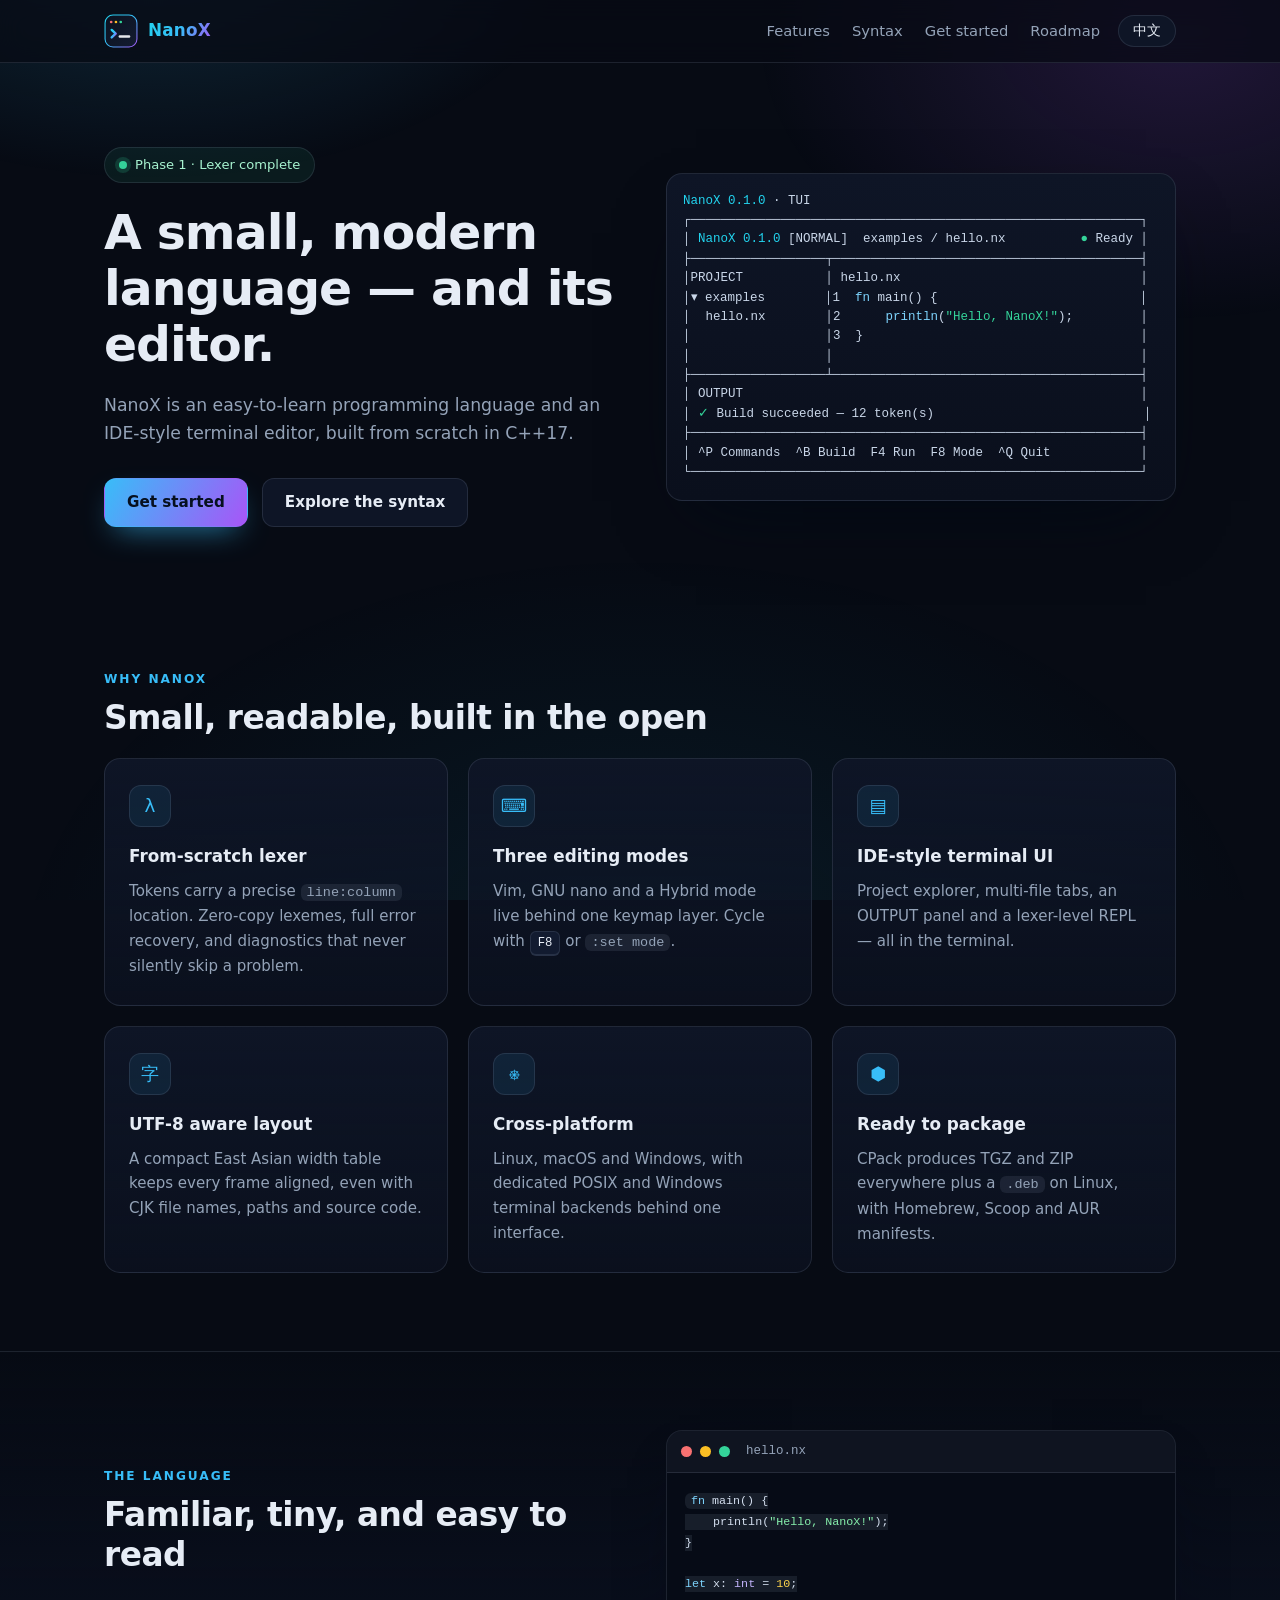
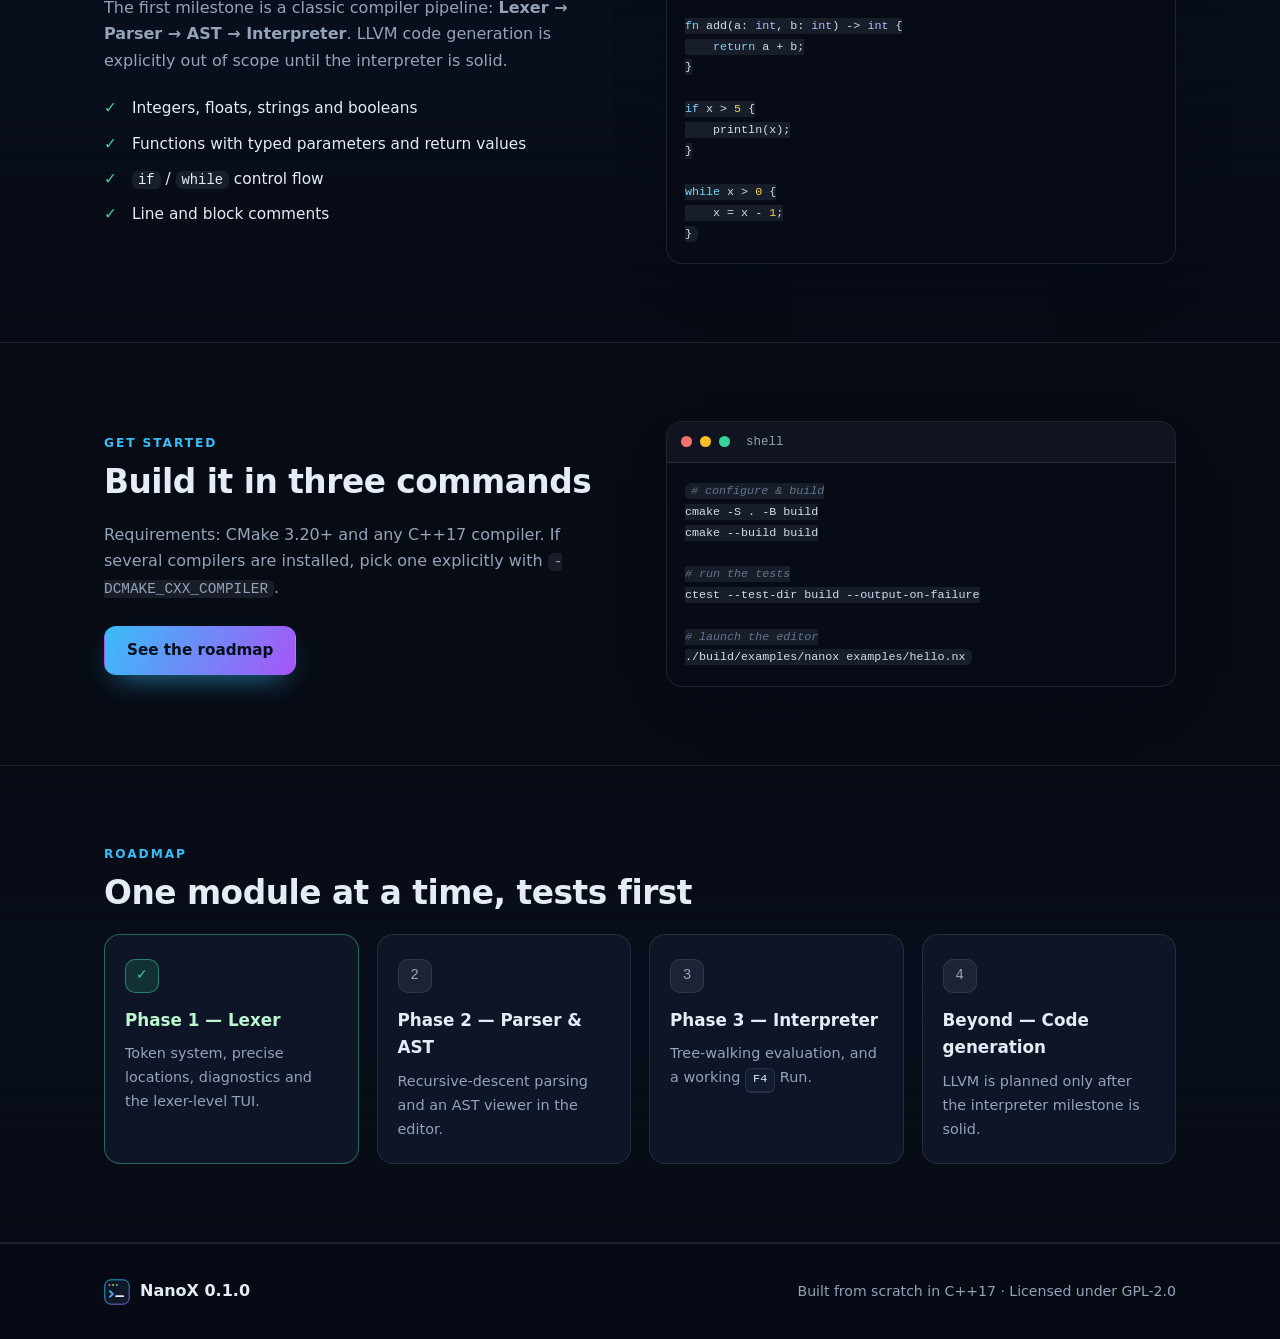
==== site/index.html @ c4ee6d02 "site: add logo and bilingual landing page for Cloudflare Pages Adds an SVG logo and favicon plus a s" ====
<!DOCTYPE html>
<html lang="en" data-lang="en">
<head>
  <meta charset="utf-8">
  <meta name="viewport" content="width=device-width, initial-scale=1">
  <title>NanoX — a small, modern language &amp; terminal editor</title>
  <meta name="description" content="NanoX is an easy-to-learn programming language and an IDE-style terminal editor, built from scratch in C++17.">
  <meta name="theme-color" content="#070b14">
  <link rel="icon" type="image/svg+xml" href="favicon.svg">
  <link rel="stylesheet" href="assets/styles.css">
  <meta property="og:title" content="NanoX">
  <meta property="og:description" content="A small, modern programming language and its terminal editor, built from scratch in C++17.">
  <meta property="og:type" content="website">
</head>
<body>

<header class="site-header">
  <div class="wrap header-inner">
    <a class="brand" href="#top">
      <img src="assets/logo.svg" alt="NanoX logo" width="34" height="34">
      <span class="brand-name">NanoX</span>
    </a>
    <nav class="nav">
      <a href="#features"><span class="en">Features</span><span class="zh">特性</span></a>
      <a href="#syntax"><span class="en">Syntax</span><span class="zh">语法</span></a>
      <a href="#start"><span class="en">Get started</span><span class="zh">开始使用</span></a>
      <a href="#roadmap"><span class="en">Roadmap</span><span class="zh">路线图</span></a>
    </nav>
    <button id="lang-toggle" class="lang-btn" type="button" aria-label="Switch language">中文</button>
  </div>
</header>

<main id="top">

  <section class="hero">
    <div class="wrap hero-grid">
      <div class="hero-copy">
        <span class="badge">
          <span class="dot" aria-hidden="true"></span>
          <span class="en">Phase 1 · Lexer complete</span>
          <span class="zh">第一阶段 · 词法分析完成</span>
        </span>
        <h1>
          <span class="en">A small, modern language &mdash; and its editor.</span>
          <span class="zh">一门小巧、现代的语言，以及它的编辑器。</span>
        </h1>
        <p class="lead">
          <span class="en">NanoX is an easy-to-learn programming language and an IDE-style terminal editor, built from scratch in C++17.</span>
          <span class="zh">NanoX 是一门易学的编程语言，也是一个 IDE 风格的终端编辑器，完全使用 C++17 从零构建。</span>
        </p>
        <div class="cta">
          <a class="btn primary" href="#start"><span class="en">Get started</span><span class="zh">开始使用</span></a>
          <a class="btn ghost" href="#syntax"><span class="en">Explore the syntax</span><span class="zh">浏览语法</span></a>
        </div>
      </div>

      <div class="hero-term" aria-hidden="true">
        <pre class="term"><span class="cy">NanoX 0.1.0</span> · TUI
┌────────────────────────────────────────────────────────────┐
│ <span class="cy">NanoX 0.1.0</span> [NORMAL]  examples / hello.nx          <span class="ok">●</span> Ready │
├──────────────────┬─────────────────────────────────────────┤
│PROJECT           │ hello.nx                                │
│▾ examples        │1  <span class="k">fn</span> main() {                           │
│  hello.nx        │2      <span class="k">println</span>(<span class="s">&quot;Hello, NanoX!&quot;</span>);         │
│                  │3  }                                     │
│                  │                                         │
├──────────────────┴─────────────────────────────────────────┤
│ OUTPUT                                                     │
│ <span class="ok">✓</span> Build succeeded — 12 token(s)                            │
├────────────────────────────────────────────────────────────┤
│ ^P Commands  ^B Build  F4 Run  F8 Mode  ^Q Quit            │
└────────────────────────────────────────────────────────────┘</pre>
      </div>
    </div>
  </section>

  <section id="features" class="section">
    <div class="wrap">
      <p class="kicker"><span class="en">Why NanoX</span><span class="zh">为什么选择 NanoX</span></p>
      <h2><span class="en">Small, readable, built in the open</span><span class="zh">小巧、易读、公开构建</span></h2>

      <div class="cards">
        <article class="card">
          <div class="card-icon">λ</div>
          <h3><span class="en">From-scratch lexer</span><span class="zh">从零实现的词法分析器</span></h3>
          <p>
            <span class="en">Tokens carry a precise <code>line:column</code> location. Zero-copy lexemes, full error recovery, and diagnostics that never silently skip a problem.</span>
            <span class="zh">每个记号都带有精确的 <code>行:列</code> 位置。零拷贝词素、完整的错误恢复，诊断信息绝不悄悄跳过问题。</span>
          </p>
        </article>

        <article class="card">
          <div class="card-icon">⌨</div>
          <h3><span class="en">Three editing modes</span><span class="zh">三种编辑模式</span></h3>
          <p>
            <span class="en">Vim, GNU&nbsp;nano and a Hybrid mode live behind one keymap layer. Cycle with <kbd>F8</kbd> or <code>:set mode</code>.</span>
            <span class="zh">Vim、GNU nano 与混合模式共用一套快捷键层。用 <kbd>F8</kbd> 或 <code>:set mode</code> 切换。</span>
          </p>
        </article>

        <article class="card">
          <div class="card-icon">▤</div>
          <h3><span class="en">IDE-style terminal UI</span><span class="zh">IDE 风格的终端界面</span></h3>
          <p>
            <span class="en">Project explorer, multi-file tabs, an OUTPUT panel and a lexer-level REPL &mdash; all in the terminal.</span>
            <span class="zh">项目浏览器、多文件标签、OUTPUT 面板与词法级 REPL &mdash; 全部运行在终端里。</span>
          </p>
        </article>

        <article class="card">
          <div class="card-icon">字</div>
          <h3><span class="en">UTF-8 aware layout</span><span class="zh">支持 UTF-8 的布局</span></h3>
          <p>
            <span class="en">A compact East Asian width table keeps every frame aligned, even with CJK file names, paths and source code.</span>
            <span class="zh">内置紧凑的东亚字符宽度表，即使文件名、路径与源码包含中文，边框也始终对齐。</span>
          </p>
        </article>

        <article class="card">
          <div class="card-icon">⎈</div>
          <h3><span class="en">Cross-platform</span><span class="zh">跨平台</span></h3>
          <p>
            <span class="en">Linux, macOS and Windows, with dedicated POSIX and Windows terminal backends behind one interface.</span>
            <span class="zh">支持 Linux、macOS 与 Windows，统一的接口背后是各自的 POSIX 与 Windows 终端实现。</span>
          </p>
        </article>

        <article class="card">
          <div class="card-icon">⬢</div>
          <h3><span class="en">Ready to package</span><span class="zh">开箱即用的打包</span></h3>
          <p>
            <span class="en">CPack produces TGZ and ZIP everywhere plus a <code>.deb</code> on Linux, with Homebrew, Scoop and AUR manifests.</span>
            <span class="zh">CPack 可生成 TGZ 与 ZIP，Linux 上还有 <code>.deb</code>，并附带 Homebrew、Scoop 与 AUR 清单。</span>
          </p>
        </article>
      </div>
    </div>
  </section>

  <section id="syntax" class="section alt">
    <div class="wrap two-col">
      <div>
        <p class="kicker"><span class="en">The language</span><span class="zh">语言</span></p>
        <h2><span class="en">Familiar, tiny, and easy to read</span><span class="zh">熟悉、精简、易于阅读</span></h2>
        <p class="muted">
          <span class="en">The first milestone is a classic compiler pipeline: <strong>Lexer → Parser → AST → Interpreter</strong>. LLVM code generation is explicitly out of scope until the interpreter is solid.</span>
          <span class="zh">第一个里程碑是一条经典的编译管线：<strong>词法分析 → 语法分析 → AST → 解释器</strong>。在解释器稳定之前，LLVM 代码生成明确不在范围内。</span>
        </p>
        <ul class="ticks">
          <li><span class="en">Integers, floats, strings and booleans</span><span class="zh">整数、浮点数、字符串与布尔值</span></li>
          <li><span class="en">Functions with typed parameters and return values</span><span class="zh">带类型参数与返回值函数</span></li>
          <li><span class="en"><code>if</code> / <code>while</code> control flow</span><span class="zh"><code>if</code> / <code>while</code> 控制流</span></li>
          <li><span class="en">Line and block comments</span><span class="zh">行注释与块注释</span></li>
        </ul>
      </div>
      <div class="code-block">
        <div class="code-head"><span></span><span></span><span></span> hello.nx</div>
<pre><code><span class="k">fn</span> main() {
    println(<span class="s">"Hello, NanoX!"</span>);
}

<span class="k">let</span> x: <span class="t">int</span> = <span class="n">10</span>;

<span class="k">fn</span> add(a: <span class="t">int</span>, b: <span class="t">int</span>) -&gt; <span class="t">int</span> {
    <span class="k">return</span> a + b;
}

<span class="k">if</span> x &gt; <span class="n">5</span> {
    println(x);
}

<span class="k">while</span> x &gt; <span class="n">0</span> {
    x = x - <span class="n">1</span>;
}</code></pre>
      </div>
    </div>
  </section>

  <section id="start" class="section">
    <div class="wrap two-col">
      <div>
        <p class="kicker"><span class="en">Get started</span><span class="zh">开始使用</span></p>
        <h2><span class="en">Build it in three commands</span><span class="zh">三条命令即可构建</span></h2>
        <p class="muted">
          <span class="en">Requirements: CMake 3.20+ and any C++17 compiler. If several compilers are installed, pick one explicitly with <code>-DCMAKE_CXX_COMPILER</code>.</span>
          <span class="zh">环境要求：CMake 3.20+ 以及任意 C++17 编译器。若安装了多个编译器，可用 <code>-DCMAKE_CXX_COMPILER</code> 明确指定。</span>
        </p>
        <div class="btn-row">
          <a class="btn primary" href="#roadmap"><span class="en">See the roadmap</span><span class="zh">查看路线图</span></a>
        </div>
      </div>
      <div class="code-block">
        <div class="code-head"><span></span><span></span><span></span> shell</div>
<pre><code><span class="c"># configure &amp; build</span>
cmake -S . -B build
cmake --build build

<span class="c"># run the tests</span>
ctest --test-dir build --output-on-failure

<span class="c"># launch the editor</span>
./build/examples/nanox examples/hello.nx</code></pre>
      </div>
    </div>
  </section>

  <section id="roadmap" class="section alt">
    <div class="wrap">
      <p class="kicker"><span class="en">Roadmap</span><span class="zh">路线图</span></p>
      <h2><span class="en">One module at a time, tests first</span><span class="zh">一次一个模块，测试先行</span></h2>
      <ol class="timeline">
        <li class="done">
          <span class="mark">✓</span>
          <h3><span class="en">Phase 1 — Lexer</span><span class="zh">第一阶段 — 词法分析</span></h3>
          <p><span class="en">Token system, precise locations, diagnostics and the lexer-level TUI.</span><span class="zh">记号系统、精确定位、诊断信息，以及词法级的 TUI。</span></p>
        </li>
        <li>
          <span class="mark">2</span>
          <h3><span class="en">Phase 2 — Parser &amp; AST</span><span class="zh">第二阶段 — 语法分析与 AST</span></h3>
          <p><span class="en">Recursive-descent parsing and an AST viewer in the editor.</span><span class="zh">递归下降解析，并在编辑器中提供 AST 查看器。</span></p>
        </li>
        <li>
          <span class="mark">3</span>
          <h3><span class="en">Phase 3 — Interpreter</span><span class="zh">第三阶段 — 解释器</span></h3>
          <p><span class="en">Tree-walking evaluation, and a working <kbd>F4</kbd> Run.</span><span class="zh">树遍历求值，让 <kbd>F4</kbd> 运行真正可用。</span></p>
        </li>
        <li>
          <span class="mark">4</span>
          <h3><span class="en">Beyond — Code generation</span><span class="zh">未来 — 代码生成</span></h3>
          <p><span class="en">LLVM is planned only after the interpreter milestone is solid.</span><span class="zh">只有在解释器里程碑稳固之后，才会考虑 LLVM。</span></p>
        </li>
      </ol>
    </div>
  </section>

</main>

<footer class="site-footer">
  <div class="wrap footer-inner">
    <div class="footer-brand">
      <img src="assets/logo.svg" alt="" width="26" height="26">
      <span>NanoX 0.1.0</span>
    </div>
    <p class="footer-meta">
      <span class="en">Built from scratch in C++17 · Licensed under GPL-2.0</span>
      <span class="zh">完全使用 C++17 从零构建 · 采用 GPL-2.0 许可</span>
    </p>
  </div>
</footer>

<script src="assets/app.js"></script>
</body>
</html>
---- site/assets/styles.css ----
:root {
  --bg: #070b14;
  --bg-alt: #0a1020;
  --panel: #0e1526;
  --panel-2: #121b30;
  --text: #e6ecf5;
  --muted: #94a3b8;
  --border: rgba(148, 163, 184, 0.16);
  --accent: #38bdf8;
  --accent-2: #a855f7;
  --cyan: #22d3ee;
  --green: #34d399;
  --yellow: #fbbf24;
  --red: #f87171;
  --radius: 16px;
  --wrap: 1120px;
  --mono: ui-monospace, "SFMono-Regular", "JetBrains Mono", "Cascadia Code",
    Menlo, Consolas, "Liberation Mono", monospace;
  --sans: system-ui, -apple-system, "Segoe UI", Roboto, "Noto Sans SC",
    "PingFang SC", "Microsoft YaHei", sans-serif;
}

* { box-sizing: border-box; }

html { scroll-behavior: smooth; }

body {
  margin: 0;
  background: var(--bg);
  color: var(--text);
  font-family: var(--sans);
  line-height: 1.65;
  -webkit-font-smoothing: antialiased;
  overflow-x: hidden;
}

body::before {
  content: "";
  position: fixed;
  inset: 0;
  z-index: -1;
  background:
    radial-gradient(720px 420px at 12% -8%, rgba(56, 189, 248, 0.18), transparent 60%),
    radial-gradient(680px 460px at 92% 4%, rgba(168, 85, 247, 0.16), transparent 62%),
    radial-gradient(900px 600px at 50% 108%, rgba(34, 211, 238, 0.08), transparent 70%);
  pointer-events: none;
}

html[data-lang="en"] .zh { display: none !important; }
html[data-lang="zh"] .en { display: none !important; }

a { color: inherit; text-decoration: none; }

.wrap {
  width: 100%;
  max-width: var(--wrap);
  margin: 0 auto;
  padding: 0 24px;
}

code, pre, kbd { font-family: var(--mono); }

kbd {
  display: inline-block;
  padding: 1px 7px;
  border: 1px solid var(--border);
  border-bottom-width: 2px;
  border-radius: 6px;
  background: var(--panel-2);
  font-size: 0.82em;
  color: var(--text);
}

code {
  padding: 1px 6px;
  border-radius: 6px;
  background: rgba(148, 163, 184, 0.12);
  font-size: 0.9em;
}

/* --- header --------------------------------------------------------------- */
.site-header {
  position: sticky;
  top: 0;
  z-index: 20;
  backdrop-filter: blur(12px);
  background: rgba(7, 11, 20, 0.72);
  border-bottom: 1px solid var(--border);
}

.header-inner {
  display: flex;
  align-items: center;
  gap: 18px;
  height: 62px;
}

.brand {
  display: flex;
  align-items: center;
  gap: 10px;
  font-weight: 700;
  letter-spacing: 0.2px;
}

.brand-name {
  font-size: 1.05rem;
  background: linear-gradient(120deg, var(--cyan), var(--accent), var(--accent-2));
  -webkit-background-clip: text;
  background-clip: text;
  color: transparent;
}

.nav {
  display: flex;
  gap: 22px;
  margin-left: auto;
  font-size: 0.92rem;
  color: var(--muted);
}

.nav a { transition: color 0.15s ease; }
.nav a:hover { color: var(--text); }

.lang-btn {
  cursor: pointer;
  padding: 6px 14px;
  border-radius: 999px;
  border: 1px solid var(--border);
  background: var(--panel);
  color: var(--text);
  font-family: inherit;
  font-size: 0.85rem;
  transition: border-color 0.15s ease, background 0.15s ease;
}

.lang-btn:hover {
  border-color: rgba(56, 189, 248, 0.6);
  background: var(--panel-2);
}

/* --- hero ----------------------------------------------------------------- */
.hero { padding: 84px 0 64px; }

.hero-grid {
  display: grid;
  grid-template-columns: 1fr 1fr;
  gap: 52px;
  align-items: center;
}

.badge {
  display: inline-flex;
  align-items: center;
  gap: 8px;
  padding: 6px 14px;
  border: 1px solid var(--border);
  border-radius: 999px;
  background: rgba(52, 211, 153, 0.08);
  font-size: 0.82rem;
  color: #a7f3d0;
}

.badge .dot {
  width: 8px;
  height: 8px;
  border-radius: 50%;
  background: var(--green);
  box-shadow: 0 0 0 4px rgba(52, 211, 153, 0.18);
}

h1 {
  margin: 22px 0 18px;
  font-size: clamp(2rem, 4.4vw, 3.05rem);
  line-height: 1.15;
  letter-spacing: -0.02em;
}

h1 .en, h1 .zh { display: block; }

.lead {
  margin: 0;
  max-width: 34rem;
  color: var(--muted);
  font-size: 1.08rem;
}

.cta { display: flex; flex-wrap: wrap; gap: 14px; margin-top: 30px; }

.btn {
  display: inline-flex;
  align-items: center;
  gap: 8px;
  padding: 11px 22px;
  border-radius: 12px;
  font-weight: 600;
  font-size: 0.95rem;
  border: 1px solid transparent;
  transition: transform 0.15s ease, box-shadow 0.2s ease, border-color 0.15s ease;
}

.btn:hover { transform: translateY(-1px); }

.btn.primary {
  background: linear-gradient(120deg, var(--accent), var(--accent-2));
  color: #06101f;
  box-shadow: 0 12px 30px -12px rgba(56, 189, 248, 0.7);
}

.btn.ghost {
  border-color: var(--border);
  background: var(--panel);
  color: var(--text);
}

.btn.ghost:hover { border-color: rgba(148, 163, 184, 0.45); }

/* --- terminal mockup ------------------------------------------------------ */
.hero-term {
  border-radius: var(--radius);
  border: 1px solid var(--border);
  background: linear-gradient(180deg, var(--panel), #0a0f1c);
  box-shadow: 0 30px 70px -30px rgba(2, 8, 20, 0.95);
  overflow: hidden;
}

.term {
  margin: 0;
  padding: 18px 16px;
  font-family: var(--mono);
  font-size: 12.5px;
  line-height: 1.55;
  color: #c9d6e8;
  overflow-x: auto;
  white-space: pre;
}

.term .cy { color: var(--cyan); }
.term .k { color: #7dd3fc; }
.term .s { color: var(--green); }
.term .ok { color: var(--green); }

/* --- sections ------------------------------------------------------------- */
.section { padding: 78px 0; }
.section.alt {
  background: linear-gradient(180deg, transparent, rgba(10, 16, 32, 0.75), transparent);
  border-top: 1px solid var(--border);
  border-bottom: 1px solid var(--border);
}

.kicker {
  margin: 0 0 10px;
  text-transform: uppercase;
  letter-spacing: 0.16em;
  font-size: 0.76rem;
  font-weight: 700;
  color: var(--accent);
}

h2 {
  margin: 0 0 20px;
  font-size: clamp(1.5rem, 2.7vw, 2.05rem);
  line-height: 1.2;
  letter-spacing: -0.015em;
}

h3 { margin: 0 0 8px; font-size: 1.05rem; }

.muted { color: var(--muted); }

.two-col {
  display: grid;
  grid-template-columns: 1fr 1fr;
  gap: 52px;
  align-items: center;
}

/* --- feature cards -------------------------------------------------------- */
.cards {
  display: grid;
  grid-template-columns: repeat(3, 1fr);
  gap: 20px;
  margin-top: 8px;
}

.card {
  padding: 26px 24px;
  border: 1px solid var(--border);
  border-radius: var(--radius);
  background: linear-gradient(180deg, var(--panel), rgba(14, 21, 38, 0.55));
  transition: transform 0.18s ease, border-color 0.18s ease;
}

.card:hover {
  transform: translateY(-3px);
  border-color: rgba(56, 189, 248, 0.4);
}

.card-icon {
  display: grid;
  place-items: center;
  width: 42px;
  height: 42px;
  margin-bottom: 16px;
  border-radius: 12px;
  border: 1px solid var(--border);
  background: rgba(56, 189, 248, 0.09);
  color: var(--accent);
  font-size: 1.15rem;
}

.card p { margin: 0; color: var(--muted); font-size: 0.94rem; }

/* --- ticks ---------------------------------------------------------------- */
.ticks { list-style: none; margin: 22px 0 0; padding: 0; display: grid; gap: 10px; }

.ticks li {
  position: relative;
  padding-left: 28px;
  color: var(--text);
  font-size: 0.96rem;
}

.ticks li::before {
  content: "✓";
  position: absolute;
  left: 0;
  color: var(--green);
  font-weight: 700;
}

/* --- code blocks ---------------------------------------------------------- */
.code-block {
  border: 1px solid var(--border);
  border-radius: var(--radius);
  background: #060b16;
  overflow: hidden;
  box-shadow: 0 24px 60px -34px rgba(2, 8, 20, 0.95);
}

.code-head {
  display: flex;
  align-items: center;
  gap: 8px;
  padding: 10px 14px;
  border-bottom: 1px solid var(--border);
  background: rgba(148, 163, 184, 0.06);
  font-family: var(--mono);
  font-size: 0.78rem;
  color: var(--muted);
}

.code-head span {
  width: 11px;
  height: 11px;
  border-radius: 50%;
  background: rgba(148, 163, 184, 0.35);
}

.code-head span:nth-child(1) { background: #f87171; }
.code-head span:nth-child(2) { background: #fbbf24; }
.code-head span:nth-child(3) { background: #34d399; margin-right: 8px; }

.code-block pre {
  margin: 0;
  padding: 18px;
  overflow-x: auto;
  font-size: 13px;
  line-height: 1.6;
  color: #d3deee;
}

.code-block .k { color: #7dd3fc; }
.code-block .t { color: #c4b5fd; }
.code-block .s { color: #86efac; }
.code-block .n { color: #fcd34d; }
.code-block .c { color: #64748b; font-style: italic; }

.btn-row { margin-top: 24px; }

/* --- timeline ------------------------------------------------------------- */
.timeline {
  list-style: none;
  margin: 14px 0 0;
  padding: 0;
  display: grid;
  grid-template-columns: repeat(4, 1fr);
  gap: 18px;
  counter-reset: step;
}

.timeline li {
  position: relative;
  padding: 24px 20px 22px;
  border: 1px solid var(--border);
  border-radius: var(--radius);
  background: var(--panel);
}

.timeline .mark {
  display: grid;
  place-items: center;
  width: 34px;
  height: 34px;
  margin-bottom: 14px;
  border-radius: 10px;
  border: 1px solid var(--border);
  background: rgba(148, 163, 184, 0.1);
  font-family: var(--mono);
  font-size: 0.9rem;
  color: var(--muted);
}

.timeline li.done { border-color: rgba(52, 211, 153, 0.45); }
.timeline li.done .mark {
  background: rgba(52, 211, 153, 0.14);
  border-color: rgba(52, 211, 153, 0.5);
  color: var(--green);
}
.timeline li.done h3 { color: #bbf7d0; }

.timeline p { margin: 0; color: var(--muted); font-size: 0.9rem; }

/* --- footer --------------------------------------------------------------- */
.site-footer {
  border-top: 1px solid var(--border);
  padding: 34px 0;
  background: rgba(7, 11, 20, 0.7);
}

.footer-inner {
  display: flex;
  align-items: center;
  justify-content: space-between;
  gap: 16px;
  flex-wrap: wrap;
}

.footer-brand {
  display: flex;
  align-items: center;
  gap: 10px;
  font-weight: 600;
}

.footer-meta { margin: 0; color: var(--muted); font-size: 0.88rem; }

/* --- responsive ----------------------------------------------------------- */
@media (max-width: 980px) {
  .hero-grid, .two-col { grid-template-columns: 1fr; gap: 36px; }
  .cards { grid-template-columns: repeat(2, 1fr); }
  .timeline { grid-template-columns: repeat(2, 1fr); }
}

@media (max-width: 720px) {
  .nav { display: none; }
  .hero { padding: 56px 0 44px; }
  .section { padding: 56px 0; }
  .cards, .timeline { grid-template-columns: 1fr; }
  .term { font-size: 11px; }
}

@media (prefers-reduced-motion: reduce) {
  html { scroll-behavior: auto; }
  .btn, .card { transition: none; }
}
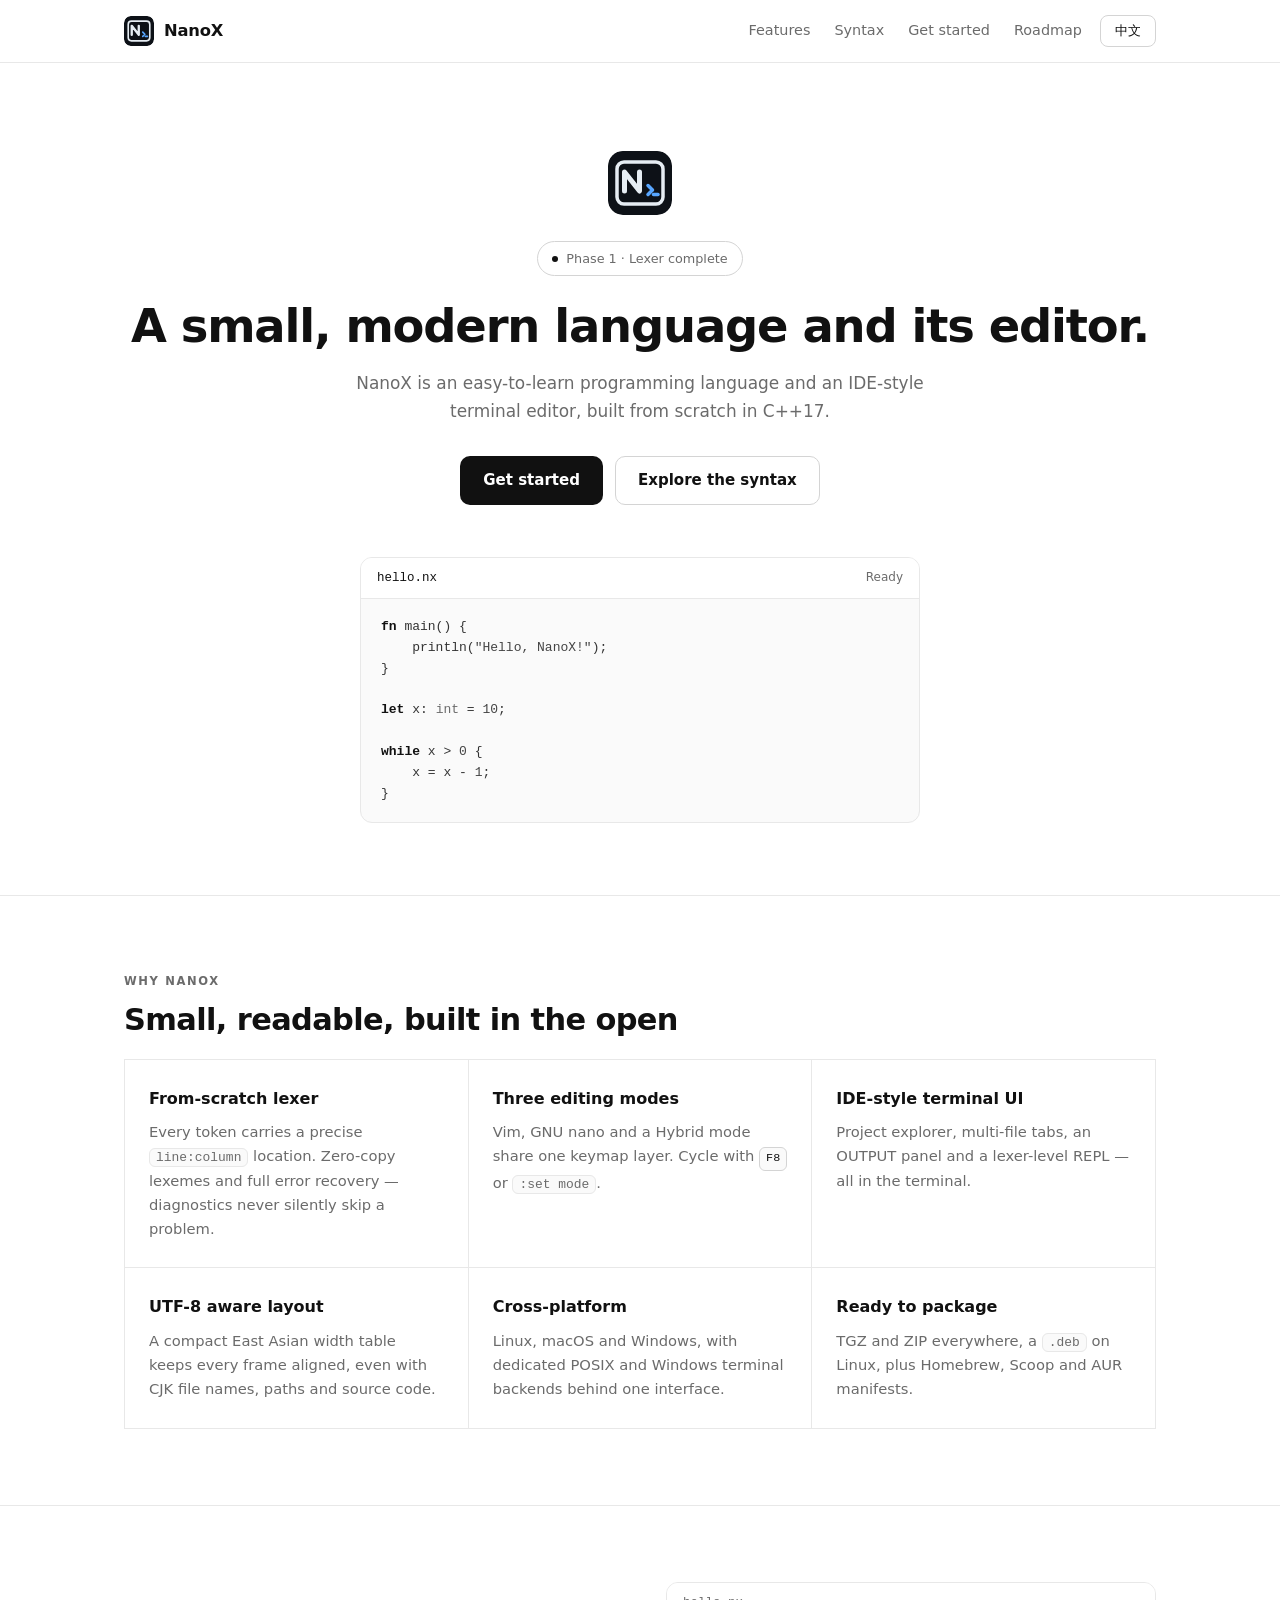
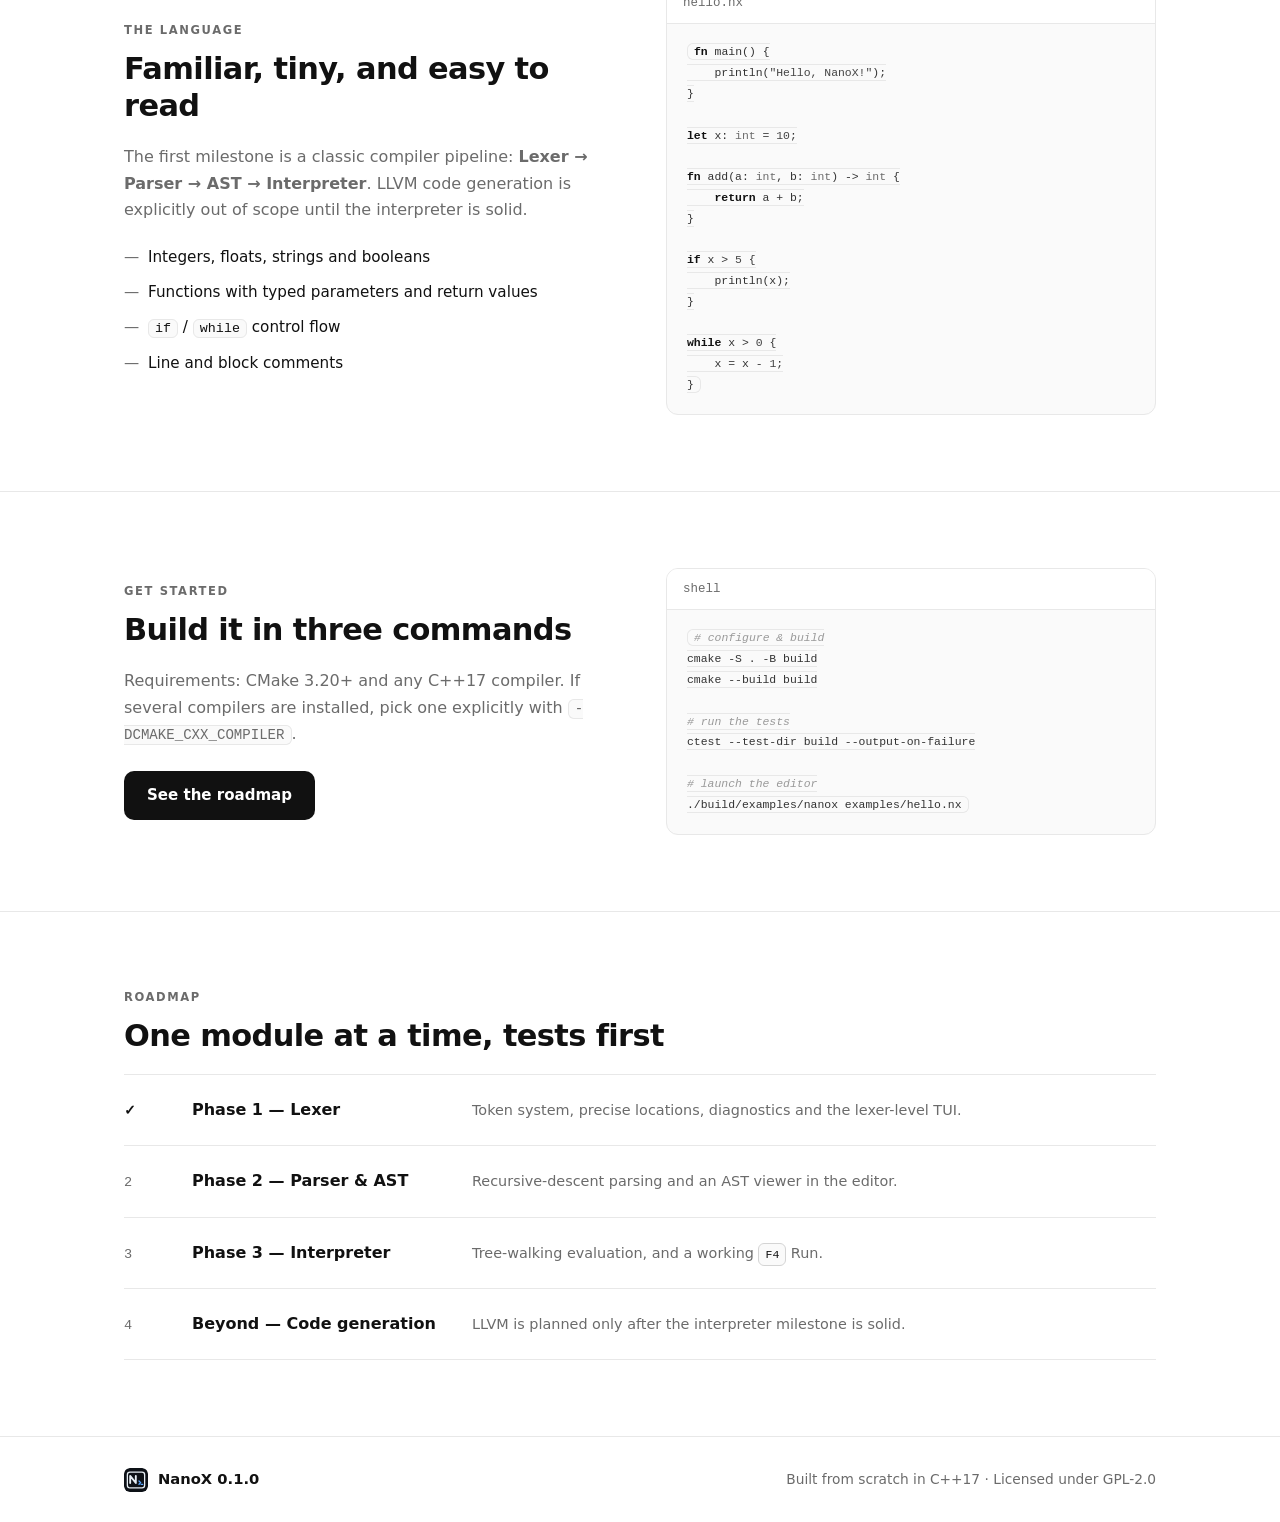
==== commit 08cfe812: "site: minimal black-and-white redesign with the new logo" ====
--- a/site/index.html
+++ b/site/index.html
@@ -5,7 +5,7 @@
   <meta name="viewport" content="width=device-width, initial-scale=1">
   <title>NanoX — a small, modern language &amp; terminal editor</title>
   <meta name="description" content="NanoX is an easy-to-learn programming language and an IDE-style terminal editor, built from scratch in C++17.">
-  <meta name="theme-color" content="#070b14">
+  <meta name="theme-color" content="#ffffff">
   <link rel="icon" type="image/svg+xml" href="favicon.svg">
   <link rel="stylesheet" href="assets/styles.css">
   <meta property="og:title" content="NanoX">
@@ -17,7 +17,7 @@
 <header class="site-header">
   <div class="wrap header-inner">
     <a class="brand" href="#top">
-      <img src="assets/logo.svg" alt="NanoX logo" width="34" height="34">
+      <img src="assets/logo.svg" alt="NanoX logo" width="30" height="30">
       <span class="brand-name">NanoX</span>
     </a>
     <nav class="nav">
@@ -33,43 +33,40 @@
 <main id="top">
 
   <section class="hero">
-    <div class="wrap hero-grid">
-      <div class="hero-copy">
-        <span class="badge">
-          <span class="dot" aria-hidden="true"></span>
-          <span class="en">Phase 1 · Lexer complete</span>
-          <span class="zh">第一阶段 · 词法分析完成</span>
-        </span>
-        <h1>
-          <span class="en">A small, modern language &mdash; and its editor.</span>
-          <span class="zh">一门小巧、现代的语言，以及它的编辑器。</span>
-        </h1>
-        <p class="lead">
-          <span class="en">NanoX is an easy-to-learn programming language and an IDE-style terminal editor, built from scratch in C++17.</span>
-          <span class="zh">NanoX 是一门易学的编程语言，也是一个 IDE 风格的终端编辑器，完全使用 C++17 从零构建。</span>
-        </p>
-        <div class="cta">
-          <a class="btn primary" href="#start"><span class="en">Get started</span><span class="zh">开始使用</span></a>
-          <a class="btn ghost" href="#syntax"><span class="en">Explore the syntax</span><span class="zh">浏览语法</span></a>
+    <div class="wrap hero-inner">
+      <img class="hero-logo" src="assets/logo.svg" alt="" width="64" height="64">
+      <span class="badge">
+        <span class="dot" aria-hidden="true"></span>
+        <span class="en">Phase 1 · Lexer complete</span>
+        <span class="zh">第一阶段 · 词法分析完成</span>
+      </span>
+      <h1>
+        <span class="en">A small, modern language and its editor.</span>
+        <span class="zh">一门小巧、现代的语言，以及它的编辑器。</span>
+      </h1>
+      <p class="lead">
+        <span class="en">NanoX is an easy-to-learn programming language and an IDE-style terminal editor, built from scratch in C++17.</span>
+        <span class="zh">NanoX 是一门易学的编程语言，也是一个 IDE 风格的终端编辑器，完全使用 C++17 从零构建。</span>
+      </p>
+      <div class="cta">
+        <a class="btn primary" href="#start"><span class="en">Get started</span><span class="zh">开始使用</span></a>
+        <a class="btn ghost" href="#syntax"><span class="en">Explore the syntax</span><span class="zh">浏览语法</span></a>
+      </div>
+
+      <div class="preview" aria-hidden="true">
+        <div class="preview-bar">
+          <span class="preview-file">hello.nx</span>
+          <span class="preview-status">Ready</span>
         </div>
-      </div>
-
-      <div class="hero-term" aria-hidden="true">
-        <pre class="term"><span class="cy">NanoX 0.1.0</span> · TUI
-┌────────────────────────────────────────────────────────────┐
-│ <span class="cy">NanoX 0.1.0</span> [NORMAL]  examples / hello.nx          <span class="ok">●</span> Ready │
-├──────────────────┬─────────────────────────────────────────┤
-│PROJECT           │ hello.nx                                │
-│▾ examples        │1  <span class="k">fn</span> main() {                           │
-│  hello.nx        │2      <span class="k">println</span>(<span class="s">&quot;Hello, NanoX!&quot;</span>);         │
-│                  │3  }                                     │
-│                  │                                         │
-├──────────────────┴─────────────────────────────────────────┤
-│ OUTPUT                                                     │
-│ <span class="ok">✓</span> Build succeeded — 12 token(s)                            │
-├────────────────────────────────────────────────────────────┤
-│ ^P Commands  ^B Build  F4 Run  F8 Mode  ^Q Quit            │
-└────────────────────────────────────────────────────────────┘</pre>
+<pre class="preview-body"><span class="k">fn</span> main() {
+    println(<span class="s">"Hello, NanoX!"</span>);
+}
+
+<span class="k">let</span> x: <span class="t">int</span> = <span class="n">10</span>;
+
+<span class="k">while</span> x &gt; <span class="n">0</span> {
+    x = x - <span class="n">1</span>;
+}</pre>
       </div>
     </div>
   </section>
@@ -81,25 +78,22 @@
 
       <div class="cards">
         <article class="card">
-          <div class="card-icon">λ</div>
           <h3><span class="en">From-scratch lexer</span><span class="zh">从零实现的词法分析器</span></h3>
           <p>
-            <span class="en">Tokens carry a precise <code>line:column</code> location. Zero-copy lexemes, full error recovery, and diagnostics that never silently skip a problem.</span>
-            <span class="zh">每个记号都带有精确的 <code>行:列</code> 位置。零拷贝词素、完整的错误恢复，诊断信息绝不悄悄跳过问题。</span>
-          </p>
-        </article>
-
-        <article class="card">
-          <div class="card-icon">⌨</div>
+            <span class="en">Every token carries a precise <code>line:column</code> location. Zero-copy lexemes and full error recovery &mdash; diagnostics never silently skip a problem.</span>
+            <span class="zh">每个记号都带有精确的 <code>行:列</code> 位置。零拷贝词素与完整的错误恢复，诊断信息绝不悄悄跳过问题。</span>
+          </p>
+        </article>
+
+        <article class="card">
           <h3><span class="en">Three editing modes</span><span class="zh">三种编辑模式</span></h3>
           <p>
-            <span class="en">Vim, GNU&nbsp;nano and a Hybrid mode live behind one keymap layer. Cycle with <kbd>F8</kbd> or <code>:set mode</code>.</span>
+            <span class="en">Vim, GNU&nbsp;nano and a Hybrid mode share one keymap layer. Cycle with <kbd>F8</kbd> or <code>:set mode</code>.</span>
             <span class="zh">Vim、GNU nano 与混合模式共用一套快捷键层。用 <kbd>F8</kbd> 或 <code>:set mode</code> 切换。</span>
           </p>
         </article>
 
         <article class="card">
-          <div class="card-icon">▤</div>
           <h3><span class="en">IDE-style terminal UI</span><span class="zh">IDE 风格的终端界面</span></h3>
           <p>
             <span class="en">Project explorer, multi-file tabs, an OUTPUT panel and a lexer-level REPL &mdash; all in the terminal.</span>
@@ -108,7 +102,6 @@
         </article>
 
         <article class="card">
-          <div class="card-icon">字</div>
           <h3><span class="en">UTF-8 aware layout</span><span class="zh">支持 UTF-8 的布局</span></h3>
           <p>
             <span class="en">A compact East Asian width table keeps every frame aligned, even with CJK file names, paths and source code.</span>
@@ -117,7 +110,6 @@
         </article>
 
         <article class="card">
-          <div class="card-icon">⎈</div>
           <h3><span class="en">Cross-platform</span><span class="zh">跨平台</span></h3>
           <p>
             <span class="en">Linux, macOS and Windows, with dedicated POSIX and Windows terminal backends behind one interface.</span>
@@ -126,35 +118,34 @@
         </article>
 
         <article class="card">
-          <div class="card-icon">⬢</div>
           <h3><span class="en">Ready to package</span><span class="zh">开箱即用的打包</span></h3>
           <p>
-            <span class="en">CPack produces TGZ and ZIP everywhere plus a <code>.deb</code> on Linux, with Homebrew, Scoop and AUR manifests.</span>
-            <span class="zh">CPack 可生成 TGZ 与 ZIP，Linux 上还有 <code>.deb</code>，并附带 Homebrew、Scoop 与 AUR 清单。</span>
-          </p>
-        </article>
-      </div>
-    </div>
-  </section>
-
-  <section id="syntax" class="section alt">
+            <span class="en">TGZ and ZIP everywhere, a <code>.deb</code> on Linux, plus Homebrew, Scoop and AUR manifests.</span>
+            <span class="zh">各平台生成 TGZ 与 ZIP，Linux 上还有 <code>.deb</code>，并附带 Homebrew、Scoop 与 AUR 清单。</span>
+          </p>
+        </article>
+      </div>
+    </div>
+  </section>
+
+  <section id="syntax" class="section">
     <div class="wrap two-col">
       <div>
         <p class="kicker"><span class="en">The language</span><span class="zh">语言</span></p>
         <h2><span class="en">Familiar, tiny, and easy to read</span><span class="zh">熟悉、精简、易于阅读</span></h2>
         <p class="muted">
-          <span class="en">The first milestone is a classic compiler pipeline: <strong>Lexer → Parser → AST → Interpreter</strong>. LLVM code generation is explicitly out of scope until the interpreter is solid.</span>
-          <span class="zh">第一个里程碑是一条经典的编译管线：<strong>词法分析 → 语法分析 → AST → 解释器</strong>。在解释器稳定之前，LLVM 代码生成明确不在范围内。</span>
+          <span class="en">The first milestone is a classic compiler pipeline: <strong>Lexer &rarr; Parser &rarr; AST &rarr; Interpreter</strong>. LLVM code generation is explicitly out of scope until the interpreter is solid.</span>
+          <span class="zh">第一个里程碑是一条经典的编译管线：<strong>词法分析 &rarr; 语法分析 &rarr; AST &rarr; 解释器</strong>。在解释器稳定之前，LLVM 代码生成明确不在范围内。</span>
         </p>
         <ul class="ticks">
           <li><span class="en">Integers, floats, strings and booleans</span><span class="zh">整数、浮点数、字符串与布尔值</span></li>
-          <li><span class="en">Functions with typed parameters and return values</span><span class="zh">带类型参数与返回值函数</span></li>
+          <li><span class="en">Functions with typed parameters and return values</span><span class="zh">带类型参数与返回值的函数</span></li>
           <li><span class="en"><code>if</code> / <code>while</code> control flow</span><span class="zh"><code>if</code> / <code>while</code> 控制流</span></li>
           <li><span class="en">Line and block comments</span><span class="zh">行注释与块注释</span></li>
         </ul>
       </div>
       <div class="code-block">
-        <div class="code-head"><span></span><span></span><span></span> hello.nx</div>
+        <div class="code-head">hello.nx</div>
 <pre><code><span class="k">fn</span> main() {
     println(<span class="s">"Hello, NanoX!"</span>);
 }
@@ -190,7 +181,7 @@
         </div>
       </div>
       <div class="code-block">
-        <div class="code-head"><span></span><span></span><span></span> shell</div>
+        <div class="code-head">shell</div>
 <pre><code><span class="c"># configure &amp; build</span>
 cmake -S . -B build
 cmake --build build
@@ -204,13 +195,14 @@
     </div>
   </section>
 
-  <section id="roadmap" class="section alt">
+  <section id="roadmap" class="section">
     <div class="wrap">
       <p class="kicker"><span class="en">Roadmap</span><span class="zh">路线图</span></p>
       <h2><span class="en">One module at a time, tests first</span><span class="zh">一次一个模块，测试先行</span></h2>
+
       <ol class="timeline">
         <li class="done">
-          <span class="mark">✓</span>
+          <span class="mark">&#10003;</span>
           <h3><span class="en">Phase 1 — Lexer</span><span class="zh">第一阶段 — 词法分析</span></h3>
           <p><span class="en">Token system, precise locations, diagnostics and the lexer-level TUI.</span><span class="zh">记号系统、精确定位、诊断信息，以及词法级的 TUI。</span></p>
         </li>
@@ -238,7 +230,7 @@
 <footer class="site-footer">
   <div class="wrap footer-inner">
     <div class="footer-brand">
-      <img src="assets/logo.svg" alt="" width="26" height="26">
+      <img src="assets/logo.svg" alt="" width="24" height="24">
       <span>NanoX 0.1.0</span>
     </div>
     <p class="footer-meta">
--- a/site/assets/styles.css
+++ b/site/assets/styles.css
@@ -1,19 +1,12 @@
 :root {
-  --bg: #070b14;
-  --bg-alt: #0a1020;
-  --panel: #0e1526;
-  --panel-2: #121b30;
-  --text: #e6ecf5;
-  --muted: #94a3b8;
-  --border: rgba(148, 163, 184, 0.16);
-  --accent: #38bdf8;
-  --accent-2: #a855f7;
-  --cyan: #22d3ee;
-  --green: #34d399;
-  --yellow: #fbbf24;
-  --red: #f87171;
-  --radius: 16px;
-  --wrap: 1120px;
+  --bg: #ffffff;
+  --text: #111111;
+  --muted: #6b6b6b;
+  --line: #e8e8e8;
+  --line-strong: #d4d4d4;
+  --soft: #fafafa;
+  --radius: 12px;
+  --wrap: 1080px;
   --mono: ui-monospace, "SFMono-Regular", "JetBrains Mono", "Cascadia Code",
     Menlo, Consolas, "Liberation Mono", monospace;
   --sans: system-ui, -apple-system, "Segoe UI", Roboto, "Noto Sans SC",
@@ -31,19 +24,6 @@
   font-family: var(--sans);
   line-height: 1.65;
   -webkit-font-smoothing: antialiased;
-  overflow-x: hidden;
-}
-
-body::before {
-  content: "";
-  position: fixed;
-  inset: 0;
-  z-index: -1;
-  background:
-    radial-gradient(720px 420px at 12% -8%, rgba(56, 189, 248, 0.18), transparent 60%),
-    radial-gradient(680px 460px at 92% 4%, rgba(168, 85, 247, 0.16), transparent 62%),
-    radial-gradient(900px 600px at 50% 108%, rgba(34, 211, 238, 0.08), transparent 70%);
-  pointer-events: none;
 }
 
 html[data-lang="en"] .zh { display: none !important; }
@@ -60,22 +40,22 @@
 
 code, pre, kbd { font-family: var(--mono); }
 
-kbd {
-  display: inline-block;
-  padding: 1px 7px;
-  border: 1px solid var(--border);
-  border-bottom-width: 2px;
-  border-radius: 6px;
-  background: var(--panel-2);
-  font-size: 0.82em;
-  color: var(--text);
-}
-
 code {
   padding: 1px 6px;
   border-radius: 6px;
-  background: rgba(148, 163, 184, 0.12);
-  font-size: 0.9em;
+  background: var(--soft);
+  border: 1px solid var(--line);
+  font-size: 0.88em;
+}
+
+kbd {
+  display: inline-block;
+  padding: 1px 6px;
+  border: 1px solid var(--line-strong);
+  border-radius: 6px;
+  background: var(--soft);
+  font-size: 0.8em;
+  color: var(--text);
 }
 
 /* --- header --------------------------------------------------------------- */
@@ -83,9 +63,9 @@
   position: sticky;
   top: 0;
   z-index: 20;
-  backdrop-filter: blur(12px);
-  background: rgba(7, 11, 20, 0.72);
-  border-bottom: 1px solid var(--border);
+  background: rgba(255, 255, 255, 0.9);
+  backdrop-filter: blur(10px);
+  border-bottom: 1px solid var(--line);
 }
 
 .header-inner {
@@ -99,23 +79,23 @@
   display: flex;
   align-items: center;
   gap: 10px;
-  font-weight: 700;
-  letter-spacing: 0.2px;
+}
+
+.brand img {
+  border-radius: 7px;
 }
 
 .brand-name {
-  font-size: 1.05rem;
-  background: linear-gradient(120deg, var(--cyan), var(--accent), var(--accent-2));
-  -webkit-background-clip: text;
-  background-clip: text;
-  color: transparent;
+  font-size: 1.02rem;
+  font-weight: 650;
+  letter-spacing: -0.01em;
 }
 
 .nav {
   display: flex;
-  gap: 22px;
+  gap: 24px;
   margin-left: auto;
-  font-size: 0.92rem;
+  font-size: 0.9rem;
   color: var(--muted);
 }
 
@@ -125,28 +105,33 @@
 .lang-btn {
   cursor: pointer;
   padding: 6px 14px;
-  border-radius: 999px;
-  border: 1px solid var(--border);
-  background: var(--panel);
+  border-radius: 8px;
+  border: 1px solid var(--line-strong);
+  background: #fff;
   color: var(--text);
   font-family: inherit;
-  font-size: 0.85rem;
+  font-size: 0.82rem;
   transition: border-color 0.15s ease, background 0.15s ease;
 }
 
 .lang-btn:hover {
-  border-color: rgba(56, 189, 248, 0.6);
-  background: var(--panel-2);
+  border-color: var(--text);
+  background: var(--soft);
 }
 
 /* --- hero ----------------------------------------------------------------- */
-.hero { padding: 84px 0 64px; }
-
-.hero-grid {
-  display: grid;
-  grid-template-columns: 1fr 1fr;
-  gap: 52px;
-  align-items: center;
+.hero { padding: 88px 0 72px; }
+
+.hero-inner {
+  display: flex;
+  flex-direction: column;
+  align-items: center;
+  text-align: center;
+}
+
+.hero-logo {
+  margin-bottom: 26px;
+  border-radius: 15px;
 }
 
 .badge {
@@ -154,117 +139,131 @@
   align-items: center;
   gap: 8px;
   padding: 6px 14px;
-  border: 1px solid var(--border);
+  border: 1px solid var(--line-strong);
   border-radius: 999px;
-  background: rgba(52, 211, 153, 0.08);
-  font-size: 0.82rem;
-  color: #a7f3d0;
+  background: #fff;
+  font-size: 0.8rem;
+  color: var(--muted);
 }
 
 .badge .dot {
-  width: 8px;
-  height: 8px;
+  width: 6px;
+  height: 6px;
   border-radius: 50%;
-  background: var(--green);
-  box-shadow: 0 0 0 4px rgba(52, 211, 153, 0.18);
+  background: var(--text);
 }
 
 h1 {
-  margin: 22px 0 18px;
-  font-size: clamp(2rem, 4.4vw, 3.05rem);
-  line-height: 1.15;
-  letter-spacing: -0.02em;
-}
-
-h1 .en, h1 .zh { display: block; }
+  margin: 24px 0 16px;
+  max-width: 22em;
+  font-size: clamp(1.9rem, 4.4vw, 2.9rem);
+  font-weight: 650;
+  line-height: 1.16;
+  letter-spacing: -0.025em;
+}
 
 .lead {
   margin: 0;
-  max-width: 34rem;
-  color: var(--muted);
-  font-size: 1.08rem;
-}
-
-.cta { display: flex; flex-wrap: wrap; gap: 14px; margin-top: 30px; }
+  max-width: 36rem;
+  color: var(--muted);
+  font-size: 1.06rem;
+}
+
+.cta {
+  display: flex;
+  flex-wrap: wrap;
+  justify-content: center;
+  gap: 12px;
+  margin-top: 30px;
+}
 
 .btn {
   display: inline-flex;
   align-items: center;
   gap: 8px;
   padding: 11px 22px;
-  border-radius: 12px;
-  font-weight: 600;
-  font-size: 0.95rem;
+  border-radius: 10px;
+  font-weight: 550;
+  font-size: 0.94rem;
   border: 1px solid transparent;
-  transition: transform 0.15s ease, box-shadow 0.2s ease, border-color 0.15s ease;
-}
-
-.btn:hover { transform: translateY(-1px); }
+  transition: background 0.15s ease, border-color 0.15s ease, color 0.15s ease;
+}
 
 .btn.primary {
-  background: linear-gradient(120deg, var(--accent), var(--accent-2));
-  color: #06101f;
-  box-shadow: 0 12px 30px -12px rgba(56, 189, 248, 0.7);
-}
+  background: var(--text);
+  color: #fff;
+}
+
+.btn.primary:hover { background: #000; }
 
 .btn.ghost {
-  border-color: var(--border);
-  background: var(--panel);
+  border-color: var(--line-strong);
+  background: #fff;
   color: var(--text);
 }
 
-.btn.ghost:hover { border-color: rgba(148, 163, 184, 0.45); }
-
-/* --- terminal mockup ------------------------------------------------------ */
-.hero-term {
+.btn.ghost:hover { border-color: var(--text); }
+
+/* --- preview -------------------------------------------------------------- */
+.preview {
+  width: 100%;
+  max-width: 560px;
+  margin-top: 52px;
+  border: 1px solid var(--line);
   border-radius: var(--radius);
-  border: 1px solid var(--border);
-  background: linear-gradient(180deg, var(--panel), #0a0f1c);
-  box-shadow: 0 30px 70px -30px rgba(2, 8, 20, 0.95);
   overflow: hidden;
-}
-
-.term {
+  background: var(--soft);
+  text-align: left;
+}
+
+.preview-bar {
+  display: flex;
+  align-items: center;
+  justify-content: space-between;
+  padding: 10px 16px;
+  border-bottom: 1px solid var(--line);
+  background: #fff;
+  font-size: 0.78rem;
+  color: var(--muted);
+}
+
+.preview-file { font-family: var(--mono); color: var(--text); }
+.preview-status { font-size: 0.75rem; }
+
+.preview-body {
   margin: 0;
-  padding: 18px 16px;
-  font-family: var(--mono);
-  font-size: 12.5px;
-  line-height: 1.55;
-  color: #c9d6e8;
+  padding: 18px 20px;
   overflow-x: auto;
+  font-size: 13px;
+  line-height: 1.6;
+  color: #333;
   white-space: pre;
 }
 
-.term .cy { color: var(--cyan); }
-.term .k { color: #7dd3fc; }
-.term .s { color: var(--green); }
-.term .ok { color: var(--green); }
-
 /* --- sections ------------------------------------------------------------- */
-.section { padding: 78px 0; }
-.section.alt {
-  background: linear-gradient(180deg, transparent, rgba(10, 16, 32, 0.75), transparent);
-  border-top: 1px solid var(--border);
-  border-bottom: 1px solid var(--border);
+.section {
+  padding: 76px 0;
+  border-top: 1px solid var(--line);
 }
 
 .kicker {
   margin: 0 0 10px;
   text-transform: uppercase;
-  letter-spacing: 0.16em;
-  font-size: 0.76rem;
-  font-weight: 700;
-  color: var(--accent);
+  letter-spacing: 0.14em;
+  font-size: 0.72rem;
+  font-weight: 600;
+  color: var(--muted);
 }
 
 h2 {
   margin: 0 0 20px;
-  font-size: clamp(1.5rem, 2.7vw, 2.05rem);
-  line-height: 1.2;
-  letter-spacing: -0.015em;
-}
-
-h3 { margin: 0 0 8px; font-size: 1.05rem; }
+  font-size: clamp(1.4rem, 2.6vw, 1.9rem);
+  font-weight: 650;
+  line-height: 1.22;
+  letter-spacing: -0.02em;
+}
+
+h3 { margin: 0 0 8px; font-size: 1rem; font-weight: 600; }
 
 .muted { color: var(--muted); }
 
@@ -279,153 +278,105 @@
 .cards {
   display: grid;
   grid-template-columns: repeat(3, 1fr);
-  gap: 20px;
-  margin-top: 8px;
+  border-top: 1px solid var(--line);
+  border-left: 1px solid var(--line);
 }
 
 .card {
   padding: 26px 24px;
-  border: 1px solid var(--border);
-  border-radius: var(--radius);
-  background: linear-gradient(180deg, var(--panel), rgba(14, 21, 38, 0.55));
-  transition: transform 0.18s ease, border-color 0.18s ease;
-}
-
-.card:hover {
-  transform: translateY(-3px);
-  border-color: rgba(56, 189, 248, 0.4);
-}
-
-.card-icon {
-  display: grid;
-  place-items: center;
-  width: 42px;
-  height: 42px;
-  margin-bottom: 16px;
-  border-radius: 12px;
-  border: 1px solid var(--border);
-  background: rgba(56, 189, 248, 0.09);
-  color: var(--accent);
-  font-size: 1.15rem;
-}
-
-.card p { margin: 0; color: var(--muted); font-size: 0.94rem; }
+  border-right: 1px solid var(--line);
+  border-bottom: 1px solid var(--line);
+  background: #fff;
+}
+
+.card p { margin: 0; color: var(--muted); font-size: 0.92rem; }
 
 /* --- ticks ---------------------------------------------------------------- */
 .ticks { list-style: none; margin: 22px 0 0; padding: 0; display: grid; gap: 10px; }
 
 .ticks li {
   position: relative;
-  padding-left: 28px;
-  color: var(--text);
-  font-size: 0.96rem;
+  padding-left: 24px;
+  font-size: 0.95rem;
 }
 
 .ticks li::before {
-  content: "✓";
+  content: "—";
   position: absolute;
   left: 0;
-  color: var(--green);
-  font-weight: 700;
+  color: var(--muted);
 }
 
 /* --- code blocks ---------------------------------------------------------- */
 .code-block {
-  border: 1px solid var(--border);
+  border: 1px solid var(--line);
   border-radius: var(--radius);
-  background: #060b16;
+  background: var(--soft);
   overflow: hidden;
-  box-shadow: 0 24px 60px -34px rgba(2, 8, 20, 0.95);
 }
 
 .code-head {
-  display: flex;
-  align-items: center;
-  gap: 8px;
-  padding: 10px 14px;
-  border-bottom: 1px solid var(--border);
-  background: rgba(148, 163, 184, 0.06);
+  padding: 10px 16px;
+  border-bottom: 1px solid var(--line);
+  background: #fff;
   font-family: var(--mono);
   font-size: 0.78rem;
   color: var(--muted);
 }
 
-.code-head span {
-  width: 11px;
-  height: 11px;
-  border-radius: 50%;
-  background: rgba(148, 163, 184, 0.35);
-}
-
-.code-head span:nth-child(1) { background: #f87171; }
-.code-head span:nth-child(2) { background: #fbbf24; }
-.code-head span:nth-child(3) { background: #34d399; margin-right: 8px; }
-
 .code-block pre {
   margin: 0;
-  padding: 18px;
+  padding: 18px 20px;
   overflow-x: auto;
   font-size: 13px;
   line-height: 1.6;
-  color: #d3deee;
-}
-
-.code-block .k { color: #7dd3fc; }
-.code-block .t { color: #c4b5fd; }
-.code-block .s { color: #86efac; }
-.code-block .n { color: #fcd34d; }
-.code-block .c { color: #64748b; font-style: italic; }
+  color: #333;
+}
+
+.code-block .k { color: #111; font-weight: 600; }
+.code-block .t { color: #6b6b6b; }
+.code-block .s { color: #444; }
+.code-block .n { color: #444; }
+.code-block .c { color: #999; font-style: italic; }
+
+.preview-body .k { color: #111; font-weight: 600; }
+.preview-body .t { color: #6b6b6b; }
+.preview-body .s { color: #444; }
+.preview-body .n { color: #444; }
 
 .btn-row { margin-top: 24px; }
 
 /* --- timeline ------------------------------------------------------------- */
 .timeline {
   list-style: none;
-  margin: 14px 0 0;
+  margin: 0;
   padding: 0;
+  border-top: 1px solid var(--line);
+}
+
+.timeline li {
   display: grid;
-  grid-template-columns: repeat(4, 1fr);
-  gap: 18px;
-  counter-reset: step;
-}
-
-.timeline li {
-  position: relative;
-  padding: 24px 20px 22px;
-  border: 1px solid var(--border);
-  border-radius: var(--radius);
-  background: var(--panel);
+  grid-template-columns: 48px minmax(200px, 260px) 1fr;
+  gap: 20px;
+  align-items: baseline;
+  padding: 22px 0;
+  border-bottom: 1px solid var(--line);
 }
 
 .timeline .mark {
-  display: grid;
-  place-items: center;
-  width: 34px;
-  height: 34px;
-  margin-bottom: 14px;
-  border-radius: 10px;
-  border: 1px solid var(--border);
-  background: rgba(148, 163, 184, 0.1);
   font-family: var(--mono);
-  font-size: 0.9rem;
-  color: var(--muted);
-}
-
-.timeline li.done { border-color: rgba(52, 211, 153, 0.45); }
-.timeline li.done .mark {
-  background: rgba(52, 211, 153, 0.14);
-  border-color: rgba(52, 211, 153, 0.5);
-  color: var(--green);
-}
-.timeline li.done h3 { color: #bbf7d0; }
-
+  font-size: 0.85rem;
+  color: var(--muted);
+}
+
+.timeline li.done .mark { color: var(--text); font-weight: 700; }
+.timeline h3 { margin: 0; }
 .timeline p { margin: 0; color: var(--muted); font-size: 0.9rem; }
 
 /* --- footer --------------------------------------------------------------- */
 .site-footer {
-  border-top: 1px solid var(--border);
-  padding: 34px 0;
-  background: rgba(7, 11, 20, 0.7);
+  border-top: 1px solid var(--line);
+  padding: 30px 0;
 }
 
 .footer-inner {
@@ -441,26 +392,45 @@
   align-items: center;
   gap: 10px;
   font-weight: 600;
-}
-
-.footer-meta { margin: 0; color: var(--muted); font-size: 0.88rem; }
+  font-size: 0.92rem;
+}
+
+.footer-brand img { border-radius: 6px; }
+
+.footer-meta { margin: 0; color: var(--muted); font-size: 0.86rem; }
+
+/* --- 404 ------------------------------------------------------------------ */
+.error-page {
+  max-width: 480px;
+  margin: 0 auto;
+  padding: 12vh 24px;
+  text-align: center;
+}
+
+.error-page img {
+  border-radius: 15px;
+  margin-bottom: 24px;
+}
+
+.error-page h1 { margin: 0 0 12px; font-size: 2rem; }
 
 /* --- responsive ----------------------------------------------------------- */
 @media (max-width: 980px) {
-  .hero-grid, .two-col { grid-template-columns: 1fr; gap: 36px; }
+  .two-col { grid-template-columns: 1fr; gap: 36px; }
   .cards { grid-template-columns: repeat(2, 1fr); }
-  .timeline { grid-template-columns: repeat(2, 1fr); }
 }
 
 @media (max-width: 720px) {
   .nav { display: none; }
-  .hero { padding: 56px 0 44px; }
+  .hero { padding: 60px 0 48px; }
   .section { padding: 56px 0; }
-  .cards, .timeline { grid-template-columns: 1fr; }
-  .term { font-size: 11px; }
+  .cards { grid-template-columns: 1fr; }
+  .timeline li { grid-template-columns: 40px 1fr; gap: 12px; }
+  .timeline p { grid-column: 2; }
+  .preview-body { font-size: 11.5px; }
 }
 
 @media (prefers-reduced-motion: reduce) {
   html { scroll-behavior: auto; }
-  .btn, .card { transition: none; }
-}
+  .btn, .nav a, .lang-btn { transition: none; }
+}
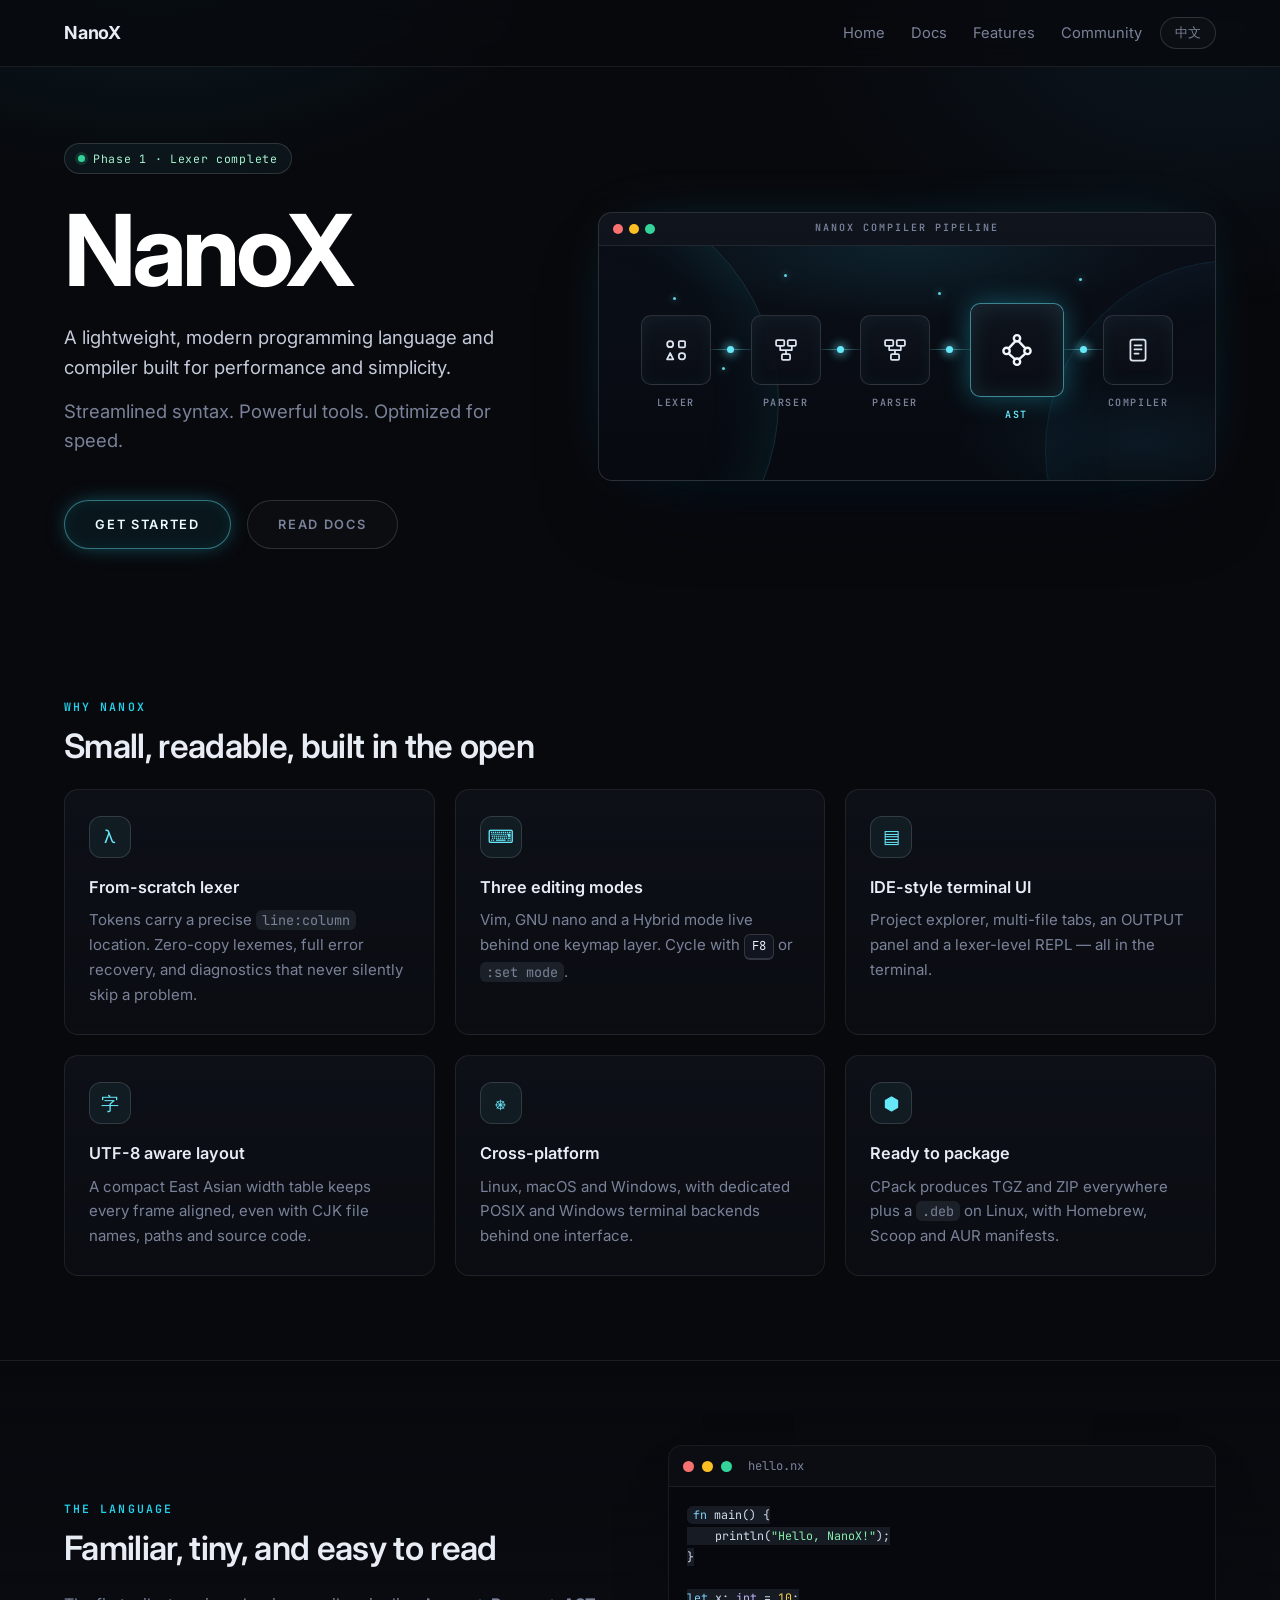
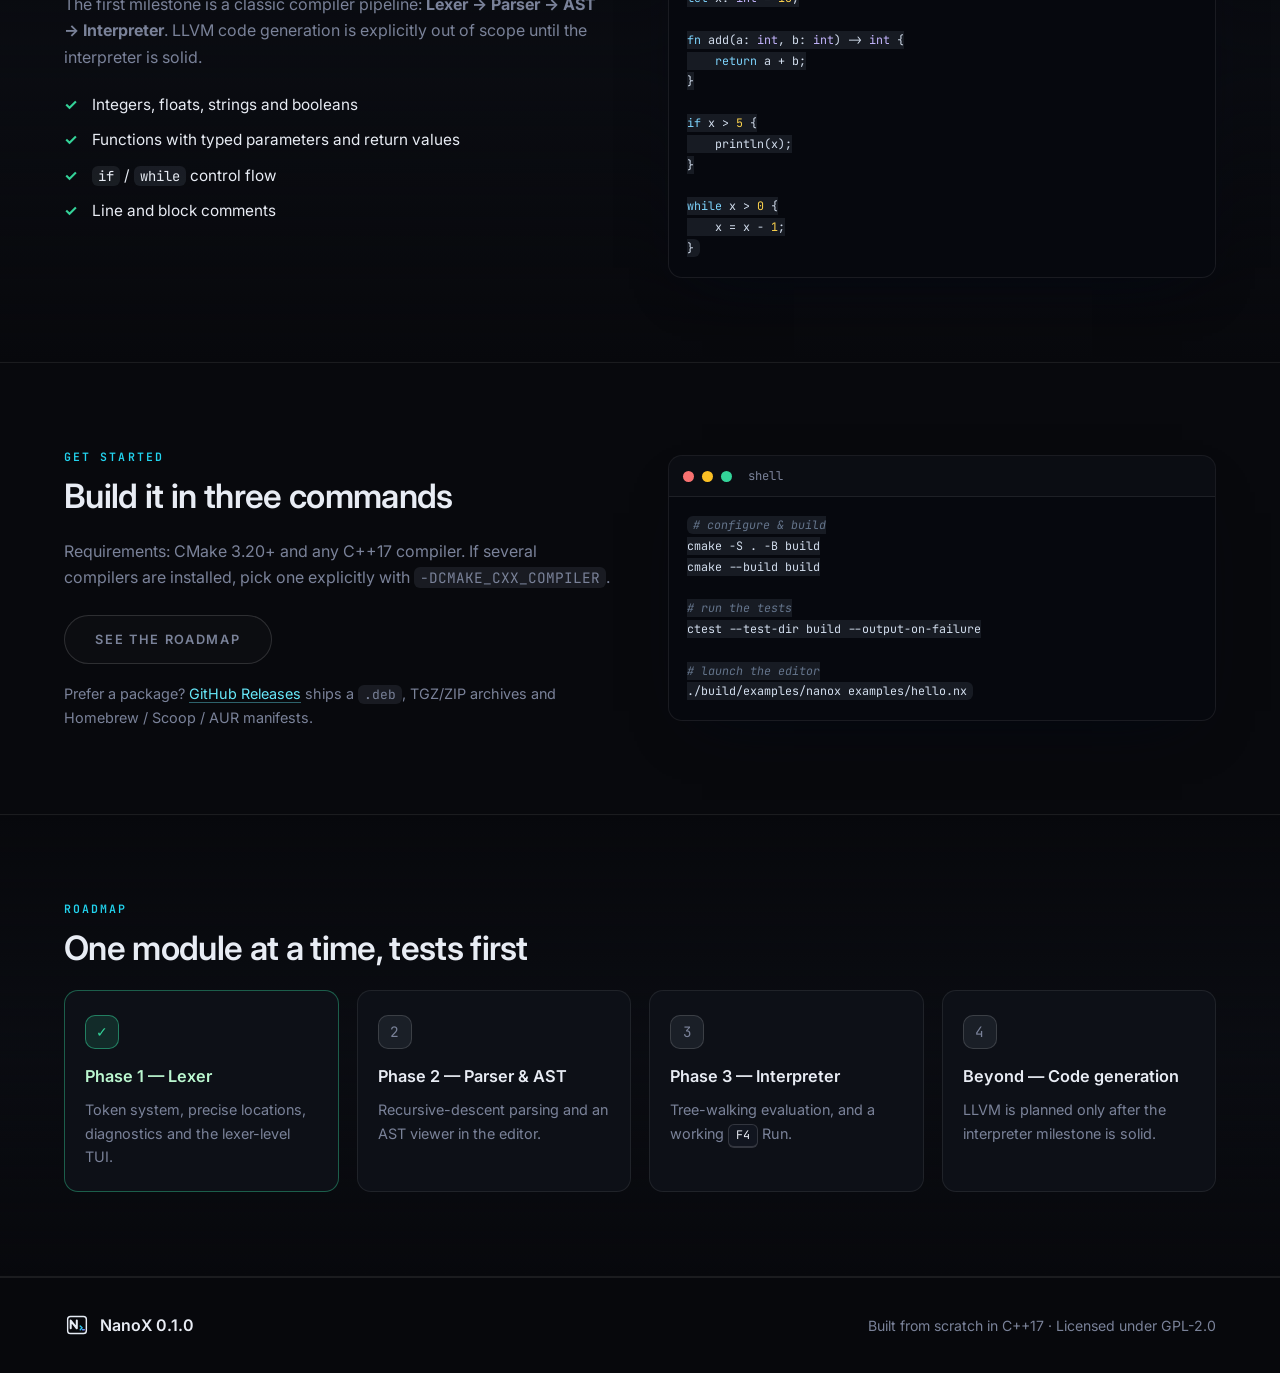
==== commit 4791f0d6: "site: rebuild the landing page around the compiler pipeline The hero now follows the new design: a g" ====
--- a/site/index.html
+++ b/site/index.html
@@ -3,28 +3,55 @@
 <head>
   <meta charset="utf-8">
   <meta name="viewport" content="width=device-width, initial-scale=1">
-  <title>NanoX — a small, modern language &amp; terminal editor</title>
-  <meta name="description" content="NanoX is an easy-to-learn programming language and an IDE-style terminal editor, built from scratch in C++17.">
-  <meta name="theme-color" content="#ffffff">
+  <meta name="color-scheme" content="dark">
+  <title>NanoX — a lightweight, modern language &amp; compiler</title>
+  <meta name="description" content="NanoX is a lightweight, modern programming language and compiler built for performance and simplicity, with an IDE-style terminal environment.">
+  <meta name="theme-color" content="#08090d">
   <link rel="icon" type="image/svg+xml" href="favicon.svg">
+  <link rel="preconnect" href="https://fonts.googleapis.com">
+  <link rel="preconnect" href="https://fonts.gstatic.com" crossorigin>
+  <link href="https://fonts.googleapis.com/css2?family=Inter:wght@400;500;600;700&amp;family=JetBrains+Mono:wght@400;600&amp;display=swap" rel="stylesheet">
   <link rel="stylesheet" href="assets/styles.css">
+  <meta property="og:site_name" content="NanoX">
   <meta property="og:title" content="NanoX">
-  <meta property="og:description" content="A small, modern programming language and its terminal editor, built from scratch in C++17.">
+  <meta property="og:description" content="A lightweight, modern programming language and compiler built for performance and simplicity.">
   <meta property="og:type" content="website">
+  <meta property="og:image" content="assets/social-preview.png">
+  <meta property="og:image:width" content="1280">
+  <meta property="og:image:height" content="640">
+  <meta property="og:image:alt" content="NanoX — terminal window mark with an N and a prompt">
+  <meta property="og:locale" content="en">
+  <meta property="og:locale:alternate" content="zh_CN">
+  <meta name="twitter:card" content="summary_large_image">
+  <script>
+    // Resolve the language before first paint so a saved or requested choice
+    // never flashes the other language first. The toggle in app.js reads the
+    // attribute this sets.
+    (function () {
+      var lang = null;
+      try { lang = new URLSearchParams(location.search).get("lang"); } catch (e) {}
+      if (lang !== "zh" && lang !== "en") {
+        try { lang = localStorage.getItem("nanox-lang"); } catch (e) {}
+      }
+      if (lang !== "zh" && lang !== "en") {
+        lang = (navigator.language || "en").toLowerCase().indexOf("zh") === 0 ? "zh" : "en";
+      }
+      var root = document.documentElement;
+      root.setAttribute("data-lang", lang);
+      root.setAttribute("lang", lang === "zh" ? "zh-CN" : "en");
+    })();
+  </script>
 </head>
 <body>
 
 <header class="site-header">
   <div class="wrap header-inner">
-    <a class="brand" href="#top">
-      <img src="assets/logo.svg" alt="NanoX logo" width="30" height="30">
-      <span class="brand-name">NanoX</span>
-    </a>
+    <a class="brand" href="#top">NanoX</a>
     <nav class="nav">
+      <a href="#top"><span class="en">Home</span><span class="zh">首页</span></a>
+      <a href="https://github.com/sunZshanY/nanox/blob/master/README.md" rel="noopener"><span class="en">Docs</span><span class="zh">文档</span></a>
       <a href="#features"><span class="en">Features</span><span class="zh">特性</span></a>
-      <a href="#syntax"><span class="en">Syntax</span><span class="zh">语法</span></a>
-      <a href="#start"><span class="en">Get started</span><span class="zh">开始使用</span></a>
-      <a href="#roadmap"><span class="en">Roadmap</span><span class="zh">路线图</span></a>
+      <a href="https://github.com/sunZshanY/nanox" rel="noopener"><span class="en">Community</span><span class="zh">社区</span></a>
     </nav>
     <button id="lang-toggle" class="lang-btn" type="button" aria-label="Switch language">中文</button>
   </div>
@@ -33,40 +60,115 @@
 <main id="top">
 
   <section class="hero">
-    <div class="wrap hero-inner">
-      <img class="hero-logo" src="assets/logo.svg" alt="" width="64" height="64">
-      <span class="badge">
-        <span class="dot" aria-hidden="true"></span>
-        <span class="en">Phase 1 · Lexer complete</span>
-        <span class="zh">第一阶段 · 词法分析完成</span>
-      </span>
-      <h1>
-        <span class="en">A small, modern language and its editor.</span>
-        <span class="zh">一门小巧、现代的语言，以及它的编辑器。</span>
-      </h1>
-      <p class="lead">
-        <span class="en">NanoX is an easy-to-learn programming language and an IDE-style terminal editor, built from scratch in C++17.</span>
-        <span class="zh">NanoX 是一门易学的编程语言，也是一个 IDE 风格的终端编辑器，完全使用 C++17 从零构建。</span>
-      </p>
-      <div class="cta">
-        <a class="btn primary" href="#start"><span class="en">Get started</span><span class="zh">开始使用</span></a>
-        <a class="btn ghost" href="#syntax"><span class="en">Explore the syntax</span><span class="zh">浏览语法</span></a>
-      </div>
-
-      <div class="preview" aria-hidden="true">
-        <div class="preview-bar">
-          <span class="preview-file">hello.nx</span>
-          <span class="preview-status">Ready</span>
+    <div class="wrap hero-grid">
+      <div class="hero-copy">
+        <span class="badge">
+          <span class="dot" aria-hidden="true"></span>
+          <span class="en">Phase 1 · Lexer complete</span>
+          <span class="zh">第一阶段 · 词法分析完成</span>
+        </span>
+        <h1>NanoX</h1>
+        <p class="lead">
+          <span class="en">A lightweight, modern programming language and compiler built for performance and simplicity.</span>
+          <span class="zh">一门小巧、现代的编程语言，搭载从零构建的高性能编译器。</span>
+        </p>
+        <p class="lead dim">
+          <span class="en">Streamlined syntax. Powerful tools. Optimized for speed.</span>
+          <span class="zh">精简的语法。强大的工具。为速度而优化。</span>
+        </p>
+        <div class="cta">
+          <a class="btn primary" href="https://github.com/sunZshanY/nanox/releases">
+            <span class="en">Get Started</span><span class="zh">开始使用</span>
+          </a>
+          <a class="btn ghost" href="https://github.com/sunZshanY/nanox/blob/master/README.md" rel="noopener">
+            <span class="en">Read Docs</span><span class="zh">阅读文档</span>
+          </a>
         </div>
-<pre class="preview-body"><span class="k">fn</span> main() {
-    println(<span class="s">"Hello, NanoX!"</span>);
-}
-
-<span class="k">let</span> x: <span class="t">int</span> = <span class="n">10</span>;
-
-<span class="k">while</span> x &gt; <span class="n">0</span> {
-    x = x - <span class="n">1</span>;
-}</pre>
+      </div>
+
+      <div class="pipeline" aria-hidden="true">
+        <div class="pipeline-window">
+          <div class="pipeline-titlebar">
+            <span class="dot red"></span><span class="dot yellow"></span><span class="dot green"></span>
+            <span class="pipeline-title">NANOX COMPILER PIPELINE</span>
+          </div>
+          <div class="pipeline-body">
+            <span class="arc arc-left"></span>
+            <span class="arc arc-right"></span>
+            <span class="pipeline-grid"></span>
+            <span class="spark s1"></span><span class="spark s2"></span><span class="spark s3"></span>
+            <span class="spark s4"></span><span class="spark s5"></span><span class="spark s6"></span>
+
+            <div class="stages">
+              <div class="stage">
+                <div class="stage-box">
+                  <svg viewBox="0 0 24 24" fill="none" stroke="currentColor" stroke-width="1.5">
+                    <circle cx="7" cy="7" r="2.6"/>
+                    <rect x="14.4" y="4.4" width="5.4" height="5.4" rx="1"/>
+                    <path d="M7 14.6l2.7 5.4H4.3z"/>
+                    <rect x="14.4" y="14.6" width="5.4" height="5.4" rx="2.4"/>
+                  </svg>
+                </div>
+                <span class="stage-label">LEXER</span>
+              </div>
+
+              <div class="connector"><span class="pulse"></span></div>
+
+              <div class="stage">
+                <div class="stage-box">
+                  <svg viewBox="0 0 24 24" fill="none" stroke="currentColor" stroke-width="1.5">
+                    <rect x="3.5" y="3.5" width="7" height="5" rx="1"/>
+                    <rect x="13.5" y="3.5" width="7" height="5" rx="1"/>
+                    <rect x="8.5" y="15.5" width="7" height="5" rx="1"/>
+                    <path d="M7 8.5V12h10V8.5M12 12v3.5"/>
+                  </svg>
+                </div>
+                <span class="stage-label">PARSER</span>
+              </div>
+
+              <div class="connector"><span class="pulse"></span></div>
+
+              <div class="stage">
+                <div class="stage-box">
+                  <svg viewBox="0 0 24 24" fill="none" stroke="currentColor" stroke-width="1.5">
+                    <rect x="3.5" y="3.5" width="7" height="5" rx="1"/>
+                    <rect x="13.5" y="3.5" width="7" height="5" rx="1"/>
+                    <rect x="8.5" y="15.5" width="7" height="5" rx="1"/>
+                    <path d="M7 8.5V12h10V8.5M12 12v3.5"/>
+                  </svg>
+                </div>
+                <span class="stage-label">PARSER</span>
+              </div>
+
+              <div class="connector"><span class="pulse"></span></div>
+
+              <div class="stage stage-active">
+                <div class="stage-box">
+                  <svg viewBox="0 0 24 24" fill="none" stroke="currentColor" stroke-width="1.5">
+                    <circle cx="12" cy="4.6" r="2"/>
+                    <circle cx="5.4" cy="12.6" r="2"/>
+                    <circle cx="18.6" cy="12.6" r="2"/>
+                    <circle cx="12" cy="19.4" r="2"/>
+                    <path d="M11 6.4l-4.3 4.6M13 6.4l4.3 4.6M6.6 14.2l4 3.6M17.4 14.2l-4 3.6"/>
+                  </svg>
+                </div>
+                <span class="stage-label">AST</span>
+              </div>
+
+              <div class="connector"><span class="pulse"></span></div>
+
+              <div class="stage">
+                <div class="stage-box">
+                  <svg viewBox="0 0 24 24" fill="none" stroke="currentColor" stroke-width="1.5">
+                    <rect x="5.5" y="3" width="13" height="18" rx="2"/>
+                    <path d="M9 8h6M9 11.5h6M9 15h3.5"/>
+                  </svg>
+                </div>
+                <span class="stage-label">COMPILER</span>
+              </div>
+            </div>
+          </div>
+        </div>
       </div>
     </div>
   </section>
@@ -78,22 +180,25 @@
 
       <div class="cards">
         <article class="card">
+          <div class="card-icon">λ</div>
           <h3><span class="en">From-scratch lexer</span><span class="zh">从零实现的词法分析器</span></h3>
           <p>
-            <span class="en">Every token carries a precise <code>line:column</code> location. Zero-copy lexemes and full error recovery &mdash; diagnostics never silently skip a problem.</span>
-            <span class="zh">每个记号都带有精确的 <code>行:列</code> 位置。零拷贝词素与完整的错误恢复，诊断信息绝不悄悄跳过问题。</span>
-          </p>
-        </article>
-
-        <article class="card">
+            <span class="en">Tokens carry a precise <code>line:column</code> location. Zero-copy lexemes, full error recovery, and diagnostics that never silently skip a problem.</span>
+            <span class="zh">每个记号都带有精确的 <code>行:列</code> 位置。零拷贝词素、完整的错误恢复，诊断信息绝不悄悄跳过问题。</span>
+          </p>
+        </article>
+
+        <article class="card">
+          <div class="card-icon">⌨</div>
           <h3><span class="en">Three editing modes</span><span class="zh">三种编辑模式</span></h3>
           <p>
-            <span class="en">Vim, GNU&nbsp;nano and a Hybrid mode share one keymap layer. Cycle with <kbd>F8</kbd> or <code>:set mode</code>.</span>
+            <span class="en">Vim, GNU&nbsp;nano and a Hybrid mode live behind one keymap layer. Cycle with <kbd>F8</kbd> or <code>:set mode</code>.</span>
             <span class="zh">Vim、GNU nano 与混合模式共用一套快捷键层。用 <kbd>F8</kbd> 或 <code>:set mode</code> 切换。</span>
           </p>
         </article>
 
         <article class="card">
+          <div class="card-icon">▤</div>
           <h3><span class="en">IDE-style terminal UI</span><span class="zh">IDE 风格的终端界面</span></h3>
           <p>
             <span class="en">Project explorer, multi-file tabs, an OUTPUT panel and a lexer-level REPL &mdash; all in the terminal.</span>
@@ -102,6 +207,7 @@
         </article>
 
         <article class="card">
+          <div class="card-icon">字</div>
           <h3><span class="en">UTF-8 aware layout</span><span class="zh">支持 UTF-8 的布局</span></h3>
           <p>
             <span class="en">A compact East Asian width table keeps every frame aligned, even with CJK file names, paths and source code.</span>
@@ -110,6 +216,7 @@
         </article>
 
         <article class="card">
+          <div class="card-icon">⎈</div>
           <h3><span class="en">Cross-platform</span><span class="zh">跨平台</span></h3>
           <p>
             <span class="en">Linux, macOS and Windows, with dedicated POSIX and Windows terminal backends behind one interface.</span>
@@ -118,34 +225,35 @@
         </article>
 
         <article class="card">
+          <div class="card-icon">⬢</div>
           <h3><span class="en">Ready to package</span><span class="zh">开箱即用的打包</span></h3>
           <p>
-            <span class="en">TGZ and ZIP everywhere, a <code>.deb</code> on Linux, plus Homebrew, Scoop and AUR manifests.</span>
-            <span class="zh">各平台生成 TGZ 与 ZIP，Linux 上还有 <code>.deb</code>，并附带 Homebrew、Scoop 与 AUR 清单。</span>
-          </p>
-        </article>
-      </div>
-    </div>
-  </section>
-
-  <section id="syntax" class="section">
+            <span class="en">CPack produces TGZ and ZIP everywhere plus a <code>.deb</code> on Linux, with Homebrew, Scoop and AUR manifests.</span>
+            <span class="zh">CPack 可生成 TGZ 与 ZIP，Linux 上还有 <code>.deb</code>，并附带 Homebrew、Scoop 与 AUR 清单。</span>
+          </p>
+        </article>
+      </div>
+    </div>
+  </section>
+
+  <section id="syntax" class="section alt">
     <div class="wrap two-col">
       <div>
         <p class="kicker"><span class="en">The language</span><span class="zh">语言</span></p>
         <h2><span class="en">Familiar, tiny, and easy to read</span><span class="zh">熟悉、精简、易于阅读</span></h2>
         <p class="muted">
-          <span class="en">The first milestone is a classic compiler pipeline: <strong>Lexer &rarr; Parser &rarr; AST &rarr; Interpreter</strong>. LLVM code generation is explicitly out of scope until the interpreter is solid.</span>
-          <span class="zh">第一个里程碑是一条经典的编译管线：<strong>词法分析 &rarr; 语法分析 &rarr; AST &rarr; 解释器</strong>。在解释器稳定之前，LLVM 代码生成明确不在范围内。</span>
+          <span class="en">The first milestone is a classic compiler pipeline: <strong>Lexer → Parser → AST → Interpreter</strong>. LLVM code generation is explicitly out of scope until the interpreter is solid.</span>
+          <span class="zh">第一个里程碑是一条经典的编译管线：<strong>词法分析 → 语法分析 → AST → 解释器</strong>。在解释器稳定之前，LLVM 代码生成明确不在范围内。</span>
         </p>
         <ul class="ticks">
           <li><span class="en">Integers, floats, strings and booleans</span><span class="zh">整数、浮点数、字符串与布尔值</span></li>
-          <li><span class="en">Functions with typed parameters and return values</span><span class="zh">带类型参数与返回值的函数</span></li>
+          <li><span class="en">Functions with typed parameters and return values</span><span class="zh">带类型参数与返回值函数</span></li>
           <li><span class="en"><code>if</code> / <code>while</code> control flow</span><span class="zh"><code>if</code> / <code>while</code> 控制流</span></li>
           <li><span class="en">Line and block comments</span><span class="zh">行注释与块注释</span></li>
         </ul>
       </div>
       <div class="code-block">
-        <div class="code-head">hello.nx</div>
+        <div class="code-head"><span></span><span></span><span></span> hello.nx</div>
 <pre><code><span class="k">fn</span> main() {
     println(<span class="s">"Hello, NanoX!"</span>);
 }
@@ -177,11 +285,15 @@
           <span class="zh">环境要求：CMake 3.20+ 以及任意 C++17 编译器。若安装了多个编译器，可用 <code>-DCMAKE_CXX_COMPILER</code> 明确指定。</span>
         </p>
         <div class="btn-row">
-          <a class="btn primary" href="#roadmap"><span class="en">See the roadmap</span><span class="zh">查看路线图</span></a>
+          <a class="btn ghost" href="#roadmap"><span class="en">See the roadmap</span><span class="zh">查看路线图</span></a>
         </div>
+        <p class="muted note">
+          <span class="en">Prefer a package? <a class="text-link" href="https://github.com/sunZshanY/nanox/releases">GitHub Releases</a> ships a <code>.deb</code>, TGZ/ZIP archives and Homebrew / Scoop / AUR manifests.</span>
+          <span class="zh">更想直接用包？<a class="text-link" href="https://github.com/sunZshanY/nanox/releases">GitHub Releases</a> 提供 <code>.deb</code>、TGZ/ZIP 压缩包以及 Homebrew / Scoop / AUR 清单。</span>
+        </p>
       </div>
       <div class="code-block">
-        <div class="code-head">shell</div>
+        <div class="code-head"><span></span><span></span><span></span> shell</div>
 <pre><code><span class="c"># configure &amp; build</span>
 cmake -S . -B build
 cmake --build build
@@ -195,14 +307,13 @@
     </div>
   </section>
 
-  <section id="roadmap" class="section">
+  <section id="roadmap" class="section alt">
     <div class="wrap">
       <p class="kicker"><span class="en">Roadmap</span><span class="zh">路线图</span></p>
       <h2><span class="en">One module at a time, tests first</span><span class="zh">一次一个模块，测试先行</span></h2>
-
       <ol class="timeline">
         <li class="done">
-          <span class="mark">&#10003;</span>
+          <span class="mark">✓</span>
           <h3><span class="en">Phase 1 — Lexer</span><span class="zh">第一阶段 — 词法分析</span></h3>
           <p><span class="en">Token system, precise locations, diagnostics and the lexer-level TUI.</span><span class="zh">记号系统、精确定位、诊断信息，以及词法级的 TUI。</span></p>
         </li>
@@ -230,7 +341,7 @@
 <footer class="site-footer">
   <div class="wrap footer-inner">
     <div class="footer-brand">
-      <img src="assets/logo.svg" alt="" width="24" height="24">
+      <img src="assets/logo.svg" alt="" width="26" height="26">
       <span>NanoX 0.1.0</span>
     </div>
     <p class="footer-meta">
--- a/site/assets/styles.css
+++ b/site/assets/styles.css
@@ -1,21 +1,45 @@
+/* NanoX landing page.
+   Raw material: near-black canvas, Inter for copy, JetBrains Mono for the
+   compiler pipeline. The only ornament is cyan glow, kept in CSS/SVG so the
+   page stays crisp at any resolution and needs no build step. */
+
 :root {
-  --bg: #ffffff;
-  --text: #111111;
-  --muted: #6b6b6b;
-  --line: #e8e8e8;
-  --line-strong: #d4d4d4;
-  --soft: #fafafa;
-  --radius: 12px;
-  --wrap: 1080px;
-  --mono: ui-monospace, "SFMono-Regular", "JetBrains Mono", "Cascadia Code",
+  --bg: #08090d;
+  --bg-soft: #0b0d13;
+  --panel: #0d1017;
+  --panel-2: #11151f;
+  --text: #e8ecf4;
+  --muted: #7a8299;
+  --border: rgba(255, 255, 255, 0.08);
+  --border-strong: rgba(255, 255, 255, 0.14);
+  --cyan: #67e8f9;
+  --accent: #22d3ee;
+  --green: #34d399;
+  --yellow: #fbbf24;
+  --red: #f87171;
+  --radius: 14px;
+  --wrap: 1200px;
+  --sans: "Inter", system-ui, -apple-system, "Segoe UI", Roboto, "Noto Sans SC",
+    "PingFang SC", "Microsoft YaHei", sans-serif;
+  --mono: "JetBrains Mono", ui-monospace, "SFMono-Regular", "Cascadia Code",
     Menlo, Consolas, "Liberation Mono", monospace;
-  --sans: system-ui, -apple-system, "Segoe UI", Roboto, "Noto Sans SC",
-    "PingFang SC", "Microsoft YaHei", sans-serif;
 }
 
 * { box-sizing: border-box; }
 
-html { scroll-behavior: smooth; }
+html {
+  scroll-behavior: smooth;
+  scroll-padding-top: 78px;
+}
+
+::selection { background: rgba(34, 211, 238, 0.35); }
+
+a:focus-visible,
+button:focus-visible {
+  outline: 2px solid var(--accent);
+  outline-offset: 3px;
+  border-radius: 8px;
+}
 
 body {
   margin: 0;
@@ -24,6 +48,19 @@
   font-family: var(--sans);
   line-height: 1.65;
   -webkit-font-smoothing: antialiased;
+  overflow-x: hidden;
+}
+
+/* A faint twin glow behind everything, like the stands in the hero artwork. */
+body::before {
+  content: "";
+  position: fixed;
+  inset: 0;
+  z-index: -1;
+  background:
+    radial-gradient(720px 420px at 12% -8%, rgba(34, 211, 238, 0.10), transparent 62%),
+    radial-gradient(680px 460px at 94% 2%, rgba(56, 189, 248, 0.07), transparent 64%);
+  pointer-events: none;
 }
 
 html[data-lang="en"] .zh { display: none !important; }
@@ -40,62 +77,53 @@
 
 code, pre, kbd { font-family: var(--mono); }
 
+kbd {
+  display: inline-block;
+  padding: 1px 7px;
+  border: 1px solid var(--border-strong);
+  border-bottom-width: 2px;
+  border-radius: 6px;
+  background: var(--panel-2);
+  font-size: 0.82em;
+  color: var(--text);
+}
+
 code {
   padding: 1px 6px;
   border-radius: 6px;
-  background: var(--soft);
-  border: 1px solid var(--line);
-  font-size: 0.88em;
-}
-
-kbd {
-  display: inline-block;
-  padding: 1px 6px;
-  border: 1px solid var(--line-strong);
-  border-radius: 6px;
-  background: var(--soft);
-  font-size: 0.8em;
-  color: var(--text);
-}
-
-/* --- header --------------------------------------------------------------- */
+  background: rgba(148, 163, 184, 0.12);
+  font-size: 0.9em;
+}
+
+/* --- header ---------------------------------------------------------------- */
 .site-header {
   position: sticky;
   top: 0;
   z-index: 20;
-  background: rgba(255, 255, 255, 0.9);
-  backdrop-filter: blur(10px);
-  border-bottom: 1px solid var(--line);
+  backdrop-filter: blur(12px);
+  background: rgba(8, 9, 13, 0.72);
+  border-bottom: 1px solid var(--border);
 }
 
 .header-inner {
   display: flex;
   align-items: center;
   gap: 18px;
-  height: 62px;
+  height: 66px;
 }
 
 .brand {
-  display: flex;
-  align-items: center;
-  gap: 10px;
-}
-
-.brand img {
-  border-radius: 7px;
-}
-
-.brand-name {
-  font-size: 1.02rem;
-  font-weight: 650;
+  font-weight: 700;
+  font-size: 1.12rem;
   letter-spacing: -0.01em;
+  color: var(--text);
 }
 
 .nav {
   display: flex;
-  gap: 24px;
+  gap: 26px;
   margin-left: auto;
-  font-size: 0.9rem;
+  font-size: 0.92rem;
   color: var(--muted);
 }
 
@@ -105,278 +133,533 @@
 .lang-btn {
   cursor: pointer;
   padding: 6px 14px;
-  border-radius: 8px;
-  border: 1px solid var(--line-strong);
-  background: #fff;
+  border-radius: 999px;
+  border: 1px solid var(--border-strong);
+  background: rgba(255, 255, 255, 0.02);
+  color: var(--muted);
+  font-family: inherit;
+  font-size: 0.84rem;
+  transition: color 0.15s ease, border-color 0.15s ease, background 0.15s ease;
+}
+
+.lang-btn:hover {
   color: var(--text);
-  font-family: inherit;
-  font-size: 0.82rem;
-  transition: border-color 0.15s ease, background 0.15s ease;
-}
-
-.lang-btn:hover {
-  border-color: var(--text);
-  background: var(--soft);
-}
-
-/* --- hero ----------------------------------------------------------------- */
-.hero { padding: 88px 0 72px; }
-
-.hero-inner {
-  display: flex;
-  flex-direction: column;
-  align-items: center;
-  text-align: center;
-}
-
-.hero-logo {
-  margin-bottom: 26px;
-  border-radius: 15px;
-}
+  border-color: rgba(103, 232, 249, 0.55);
+  background: var(--panel);
+}
+
+/* --- hero ------------------------------------------------------------------- */
+.hero { padding: 76px 0 64px; }
+
+.hero-grid {
+  display: grid;
+  grid-template-columns: minmax(0, 470px) minmax(0, 1fr);
+  gap: 64px;
+  align-items: center;
+}
+
+.hero-copy { display: flex; flex-direction: column; }
 
 .badge {
   display: inline-flex;
   align-items: center;
   gap: 8px;
-  padding: 6px 14px;
-  border: 1px solid var(--line-strong);
+  align-self: flex-start;
+  padding: 5px 13px;
+  border: 1px solid var(--border-strong);
   border-radius: 999px;
-  background: #fff;
-  font-size: 0.8rem;
-  color: var(--muted);
+  background: rgba(103, 232, 249, 0.05);
+  font-family: var(--mono);
+  font-size: 0.72rem;
+  letter-spacing: 0.06em;
+  color: #a7f3d0;
 }
 
 .badge .dot {
-  width: 6px;
-  height: 6px;
+  width: 7px;
+  height: 7px;
   border-radius: 50%;
-  background: var(--text);
+  background: var(--green);
+  box-shadow: 0 0 0 3px rgba(52, 211, 153, 0.16);
 }
 
 h1 {
-  margin: 24px 0 16px;
-  max-width: 22em;
-  font-size: clamp(1.9rem, 4.4vw, 2.9rem);
-  font-weight: 650;
-  line-height: 1.16;
-  letter-spacing: -0.025em;
+  margin: 26px 0 22px;
+  font-size: clamp(3.4rem, 8vw, 6.2rem);
+  line-height: 1.02;
+  font-weight: 700;
+  letter-spacing: -0.045em;
+  color: #ffffff;
 }
 
 .lead {
-  margin: 0;
-  max-width: 36rem;
-  color: var(--muted);
-  font-size: 1.06rem;
-}
-
-.cta {
-  display: flex;
-  flex-wrap: wrap;
-  justify-content: center;
-  gap: 12px;
-  margin-top: 30px;
-}
+  margin: 0 0 14px;
+  max-width: 30rem;
+  font-size: 1.16rem;
+  line-height: 1.6;
+  color: #c3cad9;
+}
+
+.lead.dim { color: var(--muted); }
+
+.cta { display: flex; flex-wrap: wrap; gap: 16px; margin-top: 30px; }
 
 .btn {
   display: inline-flex;
   align-items: center;
+  justify-content: center;
+  padding: 0.82rem 1.9rem;
+  border-radius: 999px;
+  border: 1px solid transparent;
+  font-size: 0.8rem;
+  font-weight: 600;
+  letter-spacing: 0.13em;
+  text-transform: uppercase;
+  transition: color 0.2s ease, border-color 0.2s ease, box-shadow 0.25s ease,
+    background 0.2s ease, transform 0.15s ease;
+}
+
+.btn:hover { transform: translateY(-1px); }
+
+.btn.primary {
+  color: #eafcff;
+  border-color: rgba(103, 232, 249, 0.45);
+  background: rgba(34, 211, 238, 0.07);
+  box-shadow: 0 0 22px -6px rgba(34, 211, 238, 0.55),
+    inset 0 0 14px rgba(34, 211, 238, 0.08);
+}
+
+.btn.primary:hover {
+  border-color: rgba(103, 232, 249, 0.85);
+  box-shadow: 0 0 32px -4px rgba(34, 211, 238, 0.75),
+    inset 0 0 18px rgba(34, 211, 238, 0.12);
+}
+
+.btn.ghost {
+  color: var(--muted);
+  border-color: var(--border-strong);
+  background: rgba(255, 255, 255, 0.02);
+}
+
+.btn.ghost:hover {
+  color: var(--text);
+  border-color: rgba(255, 255, 255, 0.3);
+}
+
+/* --- compiler pipeline artwork ---------------------------------------------- */
+.pipeline-window {
+  position: relative;
+  border: 1px solid var(--border-strong);
+  border-radius: var(--radius);
+  background: linear-gradient(180deg, #0b0f18, #070a10);
+  box-shadow: 0 40px 90px -40px rgba(2, 8, 20, 0.95),
+    0 0 60px -30px rgba(34, 211, 238, 0.35);
+  overflow: hidden;
+}
+
+.pipeline-titlebar {
+  position: relative;
+  display: flex;
+  align-items: center;
+  gap: 6px;
+  padding: 11px 14px;
+  border-bottom: 1px solid var(--border);
+  background: rgba(255, 255, 255, 0.02);
+}
+
+.pipeline-titlebar .dot {
+  width: 10px;
+  height: 10px;
+  border-radius: 50%;
+}
+
+.pipeline-titlebar .red { background: var(--red); }
+.pipeline-titlebar .yellow { background: var(--yellow); }
+.pipeline-titlebar .green { background: var(--green); }
+
+.pipeline-title {
+  position: absolute;
+  left: 0;
+  right: 0;
+  text-align: center;
+  font-family: var(--mono);
+  font-size: 10px;
+  font-weight: 600;
+  letter-spacing: 0.2em;
+  color: var(--muted);
+  pointer-events: none;
+}
+
+.pipeline-body {
+  position: relative;
+  padding: 52px clamp(18px, 3.5vw, 42px) 46px;
+  background:
+    radial-gradient(58% 46% at 50% 0%, rgba(34, 211, 238, 0.10), transparent 70%),
+    radial-gradient(42% 42% at 88% 84%, rgba(56, 189, 248, 0.08), transparent 72%);
+  overflow: hidden;
+}
+
+.pipeline-grid {
+  position: absolute;
+  left: -12%;
+  right: -12%;
+  bottom: -48px;
+  height: 170px;
+  background-image:
+    linear-gradient(rgba(103, 232, 249, 0.07) 1px, transparent 1px),
+    linear-gradient(90deg, rgba(103, 232, 249, 0.07) 1px, transparent 1px);
+  background-size: 30px 30px;
+  transform: perspective(320px) rotateX(58deg);
+  transform-origin: bottom center;
+  -webkit-mask-image: linear-gradient(to top, rgba(0, 0, 0, 0.9), transparent);
+  mask-image: linear-gradient(to top, rgba(0, 0, 0, 0.9), transparent);
+  pointer-events: none;
+}
+
+.arc {
+  position: absolute;
+  border-radius: 50%;
+  border: 1px solid rgba(103, 232, 249, 0.14);
+  pointer-events: none;
+}
+
+.arc-left {
+  width: 430px;
+  height: 430px;
+  left: -250px;
+  top: -60px;
+  box-shadow: inset 0 0 70px rgba(34, 211, 238, 0.10);
+}
+
+.arc-right {
+  width: 380px;
+  height: 380px;
+  right: -210px;
+  bottom: -160px;
+  border-color: rgba(56, 189, 248, 0.12);
+  box-shadow: inset 0 0 70px rgba(56, 189, 248, 0.08);
+}
+
+.spark {
+  position: absolute;
+  width: 3px;
+  height: 3px;
+  border-radius: 50%;
+  background: rgba(103, 232, 249, 0.9);
+  box-shadow: 0 0 7px rgba(103, 232, 249, 0.8);
+  animation: twinkle 3.4s ease-in-out infinite;
+}
+
+.spark.s1 { left: 12%; top: 22%; animation-delay: 0s; }
+.spark.s2 { left: 30%; top: 12%; animation-delay: -1.1s; }
+.spark.s3 { left: 55%; top: 20%; animation-delay: -2.2s; }
+.spark.s4 { left: 78%; top: 14%; animation-delay: -0.6s; }
+.spark.s5 { left: 88%; top: 40%; animation-delay: -1.7s; }
+.spark.s6 { left: 20%; top: 52%; animation-delay: -2.8s; }
+
+.stages {
+  position: relative;
+  display: flex;
+  align-items: center;
+  justify-content: center;
+  height: 104px;
+  margin-bottom: 32px;
+}
+
+.stage {
+  position: relative;
+  display: grid;
+  place-items: center;
+}
+
+.stage-box {
+  display: grid;
+  place-items: center;
+  width: 70px;
+  height: 70px;
+  border: 1px solid var(--border-strong);
+  border-radius: 10px;
+  background: linear-gradient(180deg, rgba(17, 21, 31, 0.92), rgba(10, 13, 20, 0.92));
+  color: #dbe4f0;
+  box-shadow: inset 0 0 18px rgba(103, 232, 249, 0.05);
+}
+
+.stage-box svg {
+  width: 28px;
+  height: 28px;
+  stroke-linecap: round;
+  stroke-linejoin: round;
+}
+
+.stage-active .stage-box {
+  width: 94px;
+  height: 94px;
+  border-color: rgba(103, 232, 249, 0.55);
+  color: #f2f8fc;
+  box-shadow: 0 0 26px rgba(34, 211, 238, 0.35),
+    inset 0 0 24px rgba(103, 232, 249, 0.12);
+}
+
+.stage-active .stage-box svg {
+  width: 38px;
+  height: 38px;
+}
+
+.stage-label {
+  position: absolute;
+  top: calc(100% + 10px);
+  left: 50%;
+  transform: translateX(-50%);
+  font-family: var(--mono);
+  font-size: 10px;
+  font-weight: 600;
+  letter-spacing: 0.16em;
+  color: var(--muted);
+  white-space: nowrap;
+}
+
+.stage-active .stage-label { color: var(--cyan); }
+
+.connector {
+  position: relative;
+  flex: 0 1 42px;
+  height: 1px;
+  background: linear-gradient(90deg, rgba(103, 232, 249, 0.12),
+    rgba(103, 232, 249, 0.5), rgba(103, 232, 249, 0.12));
+}
+
+.connector .pulse {
+  position: absolute;
+  left: 50%;
+  top: 50%;
+  width: 7px;
+  height: 7px;
+  margin: -3.5px 0 0 -3.5px;
+  border-radius: 50%;
+  background: var(--cyan);
+  box-shadow: 0 0 10px 2px rgba(103, 232, 249, 0.65);
+  animation: pulse 2.6s ease-in-out infinite;
+}
+
+.stages .connector:nth-of-type(2) .pulse { animation-delay: -0.6s; }
+.stages .connector:nth-of-type(4) .pulse { animation-delay: -1.2s; }
+.stages .connector:nth-of-type(6) .pulse { animation-delay: -1.8s; }
+.stages .connector:nth-of-type(8) .pulse { animation-delay: -2.4s; }
+
+@keyframes pulse {
+  0%, 100% { transform: scale(0.8); opacity: 0.55; }
+  50% { transform: scale(1.15); opacity: 1; }
+}
+
+@keyframes twinkle {
+  0%, 100% { opacity: 0.25; }
+  50% { opacity: 0.95; }
+}
+
+/* --- sections ----------------------------------------------------------------- */
+.section { padding: 84px 0; }
+
+.section.alt {
+  background: linear-gradient(180deg, transparent, rgba(11, 13, 19, 0.8), transparent);
+  border-top: 1px solid var(--border);
+  border-bottom: 1px solid var(--border);
+}
+
+.kicker {
+  margin: 0 0 10px;
+  text-transform: uppercase;
+  letter-spacing: 0.18em;
+  font-family: var(--mono);
+  font-size: 0.72rem;
+  font-weight: 600;
+  color: var(--accent);
+}
+
+h2 {
+  margin: 0 0 22px;
+  font-size: clamp(1.5rem, 2.8vw, 2.1rem);
+  line-height: 1.2;
+  font-weight: 600;
+  letter-spacing: -0.02em;
+  text-wrap: balance;
+}
+
+h3 { margin: 0 0 8px; font-size: 1.02rem; font-weight: 600; }
+
+.muted { color: var(--muted); }
+
+.note { margin: 18px 0 0; font-size: 0.9rem; }
+
+.text-link {
+  color: var(--cyan);
+  text-decoration: underline;
+  text-underline-offset: 3px;
+  text-decoration-color: rgba(103, 232, 249, 0.4);
+  transition: text-decoration-color 0.15s ease;
+}
+
+.text-link:hover { text-decoration-color: var(--cyan); }
+
+.two-col {
+  display: grid;
+  grid-template-columns: 1fr 1fr;
+  gap: 56px;
+  align-items: center;
+}
+
+/* --- feature cards ------------------------------------------------------------- */
+.cards {
+  display: grid;
+  grid-template-columns: repeat(3, 1fr);
+  gap: 20px;
+  margin-top: 10px;
+}
+
+.card {
+  padding: 26px 24px;
+  border: 1px solid var(--border);
+  border-radius: var(--radius);
+  background: linear-gradient(180deg, var(--panel), rgba(13, 16, 23, 0.55));
+  transition: transform 0.18s ease, border-color 0.18s ease, box-shadow 0.18s ease;
+}
+
+.card:hover {
+  transform: translateY(-3px);
+  border-color: rgba(103, 232, 249, 0.35);
+  box-shadow: 0 18px 40px -28px rgba(34, 211, 238, 0.5);
+}
+
+.card-icon {
+  display: grid;
+  place-items: center;
+  width: 42px;
+  height: 42px;
+  margin-bottom: 16px;
+  border-radius: 12px;
+  border: 1px solid var(--border-strong);
+  background: rgba(103, 232, 249, 0.06);
+  color: var(--cyan);
+  font-size: 1.15rem;
+}
+
+.card p { margin: 0; color: var(--muted); font-size: 0.94rem; }
+
+/* --- ticks ---------------------------------------------------------------------- */
+.ticks { list-style: none; margin: 22px 0 0; padding: 0; display: grid; gap: 10px; }
+
+.ticks li {
+  position: relative;
+  padding-left: 28px;
+  color: var(--text);
+  font-size: 0.96rem;
+}
+
+.ticks li::before {
+  content: "✓";
+  position: absolute;
+  left: 0;
+  color: var(--green);
+  font-weight: 700;
+}
+
+/* --- code blocks ------------------------------------------------------------------ */
+.code-block {
+  border: 1px solid var(--border);
+  border-radius: var(--radius);
+  background: #06080e;
+  overflow: hidden;
+  box-shadow: 0 24px 60px -34px rgba(2, 8, 20, 0.95);
+}
+
+.code-head {
+  display: flex;
+  align-items: center;
   gap: 8px;
-  padding: 11px 22px;
-  border-radius: 10px;
-  font-weight: 550;
-  font-size: 0.94rem;
-  border: 1px solid transparent;
-  transition: background 0.15s ease, border-color 0.15s ease, color 0.15s ease;
-}
-
-.btn.primary {
-  background: var(--text);
-  color: #fff;
-}
-
-.btn.primary:hover { background: #000; }
-
-.btn.ghost {
-  border-color: var(--line-strong);
-  background: #fff;
-  color: var(--text);
-}
-
-.btn.ghost:hover { border-color: var(--text); }
-
-/* --- preview -------------------------------------------------------------- */
-.preview {
-  width: 100%;
-  max-width: 560px;
-  margin-top: 52px;
-  border: 1px solid var(--line);
-  border-radius: var(--radius);
-  overflow: hidden;
-  background: var(--soft);
-  text-align: left;
-}
-
-.preview-bar {
-  display: flex;
-  align-items: center;
-  justify-content: space-between;
-  padding: 10px 16px;
-  border-bottom: 1px solid var(--line);
-  background: #fff;
-  font-size: 0.78rem;
+  padding: 10px 14px;
+  border-bottom: 1px solid var(--border);
+  background: rgba(255, 255, 255, 0.02);
+  font-family: var(--mono);
+  font-size: 0.76rem;
   color: var(--muted);
 }
 
-.preview-file { font-family: var(--mono); color: var(--text); }
-.preview-status { font-size: 0.75rem; }
-
-.preview-body {
+.code-head span {
+  width: 11px;
+  height: 11px;
+  border-radius: 50%;
+  background: rgba(148, 163, 184, 0.35);
+}
+
+.code-head span:nth-child(1) { background: var(--red); }
+.code-head span:nth-child(2) { background: var(--yellow); }
+.code-head span:nth-child(3) { background: var(--green); margin-right: 8px; }
+
+.code-block pre {
   margin: 0;
-  padding: 18px 20px;
+  padding: 18px;
   overflow-x: auto;
   font-size: 13px;
   line-height: 1.6;
-  color: #333;
-  white-space: pre;
-}
-
-/* --- sections ------------------------------------------------------------- */
-.section {
-  padding: 76px 0;
-  border-top: 1px solid var(--line);
-}
-
-.kicker {
-  margin: 0 0 10px;
-  text-transform: uppercase;
-  letter-spacing: 0.14em;
-  font-size: 0.72rem;
-  font-weight: 600;
-  color: var(--muted);
-}
-
-h2 {
-  margin: 0 0 20px;
-  font-size: clamp(1.4rem, 2.6vw, 1.9rem);
-  font-weight: 650;
-  line-height: 1.22;
-  letter-spacing: -0.02em;
-}
-
-h3 { margin: 0 0 8px; font-size: 1rem; font-weight: 600; }
-
-.muted { color: var(--muted); }
-
-.two-col {
-  display: grid;
-  grid-template-columns: 1fr 1fr;
-  gap: 52px;
-  align-items: center;
-}
-
-/* --- feature cards -------------------------------------------------------- */
-.cards {
-  display: grid;
-  grid-template-columns: repeat(3, 1fr);
-  border-top: 1px solid var(--line);
-  border-left: 1px solid var(--line);
-}
-
-.card {
-  padding: 26px 24px;
-  border-right: 1px solid var(--line);
-  border-bottom: 1px solid var(--line);
-  background: #fff;
-}
-
-.card p { margin: 0; color: var(--muted); font-size: 0.92rem; }
-
-/* --- ticks ---------------------------------------------------------------- */
-.ticks { list-style: none; margin: 22px 0 0; padding: 0; display: grid; gap: 10px; }
-
-.ticks li {
-  position: relative;
-  padding-left: 24px;
-  font-size: 0.95rem;
-}
-
-.ticks li::before {
-  content: "—";
-  position: absolute;
-  left: 0;
-  color: var(--muted);
-}
-
-/* --- code blocks ---------------------------------------------------------- */
-.code-block {
-  border: 1px solid var(--line);
-  border-radius: var(--radius);
-  background: var(--soft);
-  overflow: hidden;
-}
-
-.code-head {
-  padding: 10px 16px;
-  border-bottom: 1px solid var(--line);
-  background: #fff;
-  font-family: var(--mono);
-  font-size: 0.78rem;
-  color: var(--muted);
-}
-
-.code-block pre {
-  margin: 0;
-  padding: 18px 20px;
-  overflow-x: auto;
-  font-size: 13px;
-  line-height: 1.6;
-  color: #333;
-}
-
-.code-block .k { color: #111; font-weight: 600; }
-.code-block .t { color: #6b6b6b; }
-.code-block .s { color: #444; }
-.code-block .n { color: #444; }
-.code-block .c { color: #999; font-style: italic; }
-
-.preview-body .k { color: #111; font-weight: 600; }
-.preview-body .t { color: #6b6b6b; }
-.preview-body .s { color: #444; }
-.preview-body .n { color: #444; }
+  color: #d3deee;
+}
+
+.code-block .k { color: #7dd3fc; }
+.code-block .t { color: #c4b5fd; }
+.code-block .s { color: #86efac; }
+.code-block .n { color: #fcd34d; }
+.code-block .c { color: #64748b; font-style: italic; }
 
 .btn-row { margin-top: 24px; }
 
-/* --- timeline ------------------------------------------------------------- */
+/* --- timeline ---------------------------------------------------------------------- */
 .timeline {
   list-style: none;
-  margin: 0;
+  margin: 14px 0 0;
   padding: 0;
-  border-top: 1px solid var(--line);
+  display: grid;
+  grid-template-columns: repeat(4, 1fr);
+  gap: 18px;
 }
 
 .timeline li {
+  position: relative;
+  padding: 24px 20px 22px;
+  border: 1px solid var(--border);
+  border-radius: var(--radius);
+  background: var(--panel);
+}
+
+.timeline .mark {
   display: grid;
-  grid-template-columns: 48px minmax(200px, 260px) 1fr;
-  gap: 20px;
-  align-items: baseline;
-  padding: 22px 0;
-  border-bottom: 1px solid var(--line);
-}
-
-.timeline .mark {
+  place-items: center;
+  width: 34px;
+  height: 34px;
+  margin-bottom: 14px;
+  border-radius: 10px;
+  border: 1px solid var(--border-strong);
+  background: rgba(148, 163, 184, 0.1);
   font-family: var(--mono);
-  font-size: 0.85rem;
+  font-size: 0.9rem;
   color: var(--muted);
 }
 
-.timeline li.done .mark { color: var(--text); font-weight: 700; }
-.timeline h3 { margin: 0; }
+.timeline li.done { border-color: rgba(52, 211, 153, 0.4); }
+
+.timeline li.done .mark {
+  background: rgba(52, 211, 153, 0.14);
+  border-color: rgba(52, 211, 153, 0.5);
+  color: var(--green);
+}
+
+.timeline li.done h3 { color: #bbf7d0; }
+
 .timeline p { margin: 0; color: var(--muted); font-size: 0.9rem; }
 
-/* --- footer --------------------------------------------------------------- */
+/* --- footer -------------------------------------------------------------------------- */
 .site-footer {
-  border-top: 1px solid var(--line);
-  padding: 30px 0;
+  border-top: 1px solid var(--border);
+  padding: 34px 0;
+  background: rgba(8, 9, 13, 0.7);
 }
 
 .footer-inner {
@@ -392,45 +675,49 @@
   align-items: center;
   gap: 10px;
   font-weight: 600;
-  font-size: 0.92rem;
-}
-
-.footer-brand img { border-radius: 6px; }
-
-.footer-meta { margin: 0; color: var(--muted); font-size: 0.86rem; }
-
-/* --- 404 ------------------------------------------------------------------ */
-.error-page {
-  max-width: 480px;
-  margin: 0 auto;
-  padding: 12vh 24px;
-  text-align: center;
-}
-
-.error-page img {
-  border-radius: 15px;
-  margin-bottom: 24px;
-}
-
-.error-page h1 { margin: 0 0 12px; font-size: 2rem; }
-
-/* --- responsive ----------------------------------------------------------- */
+}
+
+.footer-meta { margin: 0; color: var(--muted); font-size: 0.88rem; }
+
+/* --- responsive ------------------------------------------------------------------------ */
+@media (max-width: 1120px) {
+  .hero-grid { gap: 44px; }
+  .stage-box { width: 54px; height: 54px; }
+  .stage-active .stage-box { width: 72px; height: 72px; }
+  .connector { flex-basis: 28px; }
+}
+
 @media (max-width: 980px) {
-  .two-col { grid-template-columns: 1fr; gap: 36px; }
+  .hero-grid, .two-col { grid-template-columns: 1fr; gap: 40px; }
+  .hero { padding: 56px 0 48px; }
+  .pipeline-window { max-width: 640px; margin: 0 auto; }
   .cards { grid-template-columns: repeat(2, 1fr); }
+  .timeline { grid-template-columns: repeat(2, 1fr); }
 }
 
 @media (max-width: 720px) {
   .nav { display: none; }
-  .hero { padding: 60px 0 48px; }
-  .section { padding: 56px 0; }
-  .cards { grid-template-columns: 1fr; }
-  .timeline li { grid-template-columns: 40px 1fr; gap: 12px; }
-  .timeline p { grid-column: 2; }
-  .preview-body { font-size: 11.5px; }
+  .section { padding: 58px 0; }
+  .cards, .timeline { grid-template-columns: 1fr; }
+  .lead { font-size: 1.06rem; }
+  .pipeline-body { padding: 30px 14px 34px; }
+  .stage-box { width: 46px; height: 46px; border-radius: 8px; }
+  .stage-box svg { width: 20px; height: 20px; }
+  .stage-active .stage-box { width: 60px; height: 60px; }
+  .stage-active .stage-box svg { width: 26px; height: 26px; }
+  .connector { flex-basis: 16px; }
+  .stage-label { font-size: 8.5px; letter-spacing: 0.1em; }
+}
+
+@media (max-width: 460px) {
+  .arc-right, .spark { display: none; }
+  .stage-box { width: 40px; height: 40px; }
+  .stage-active .stage-box { width: 52px; height: 52px; }
+  .connector { flex-basis: 12px; }
 }
 
 @media (prefers-reduced-motion: reduce) {
   html { scroll-behavior: auto; }
-  .btn, .nav a, .lang-btn { transition: none; }
-}
+  .btn, .card { transition: none; }
+  .pulse, .spark { animation: none; }
+}
